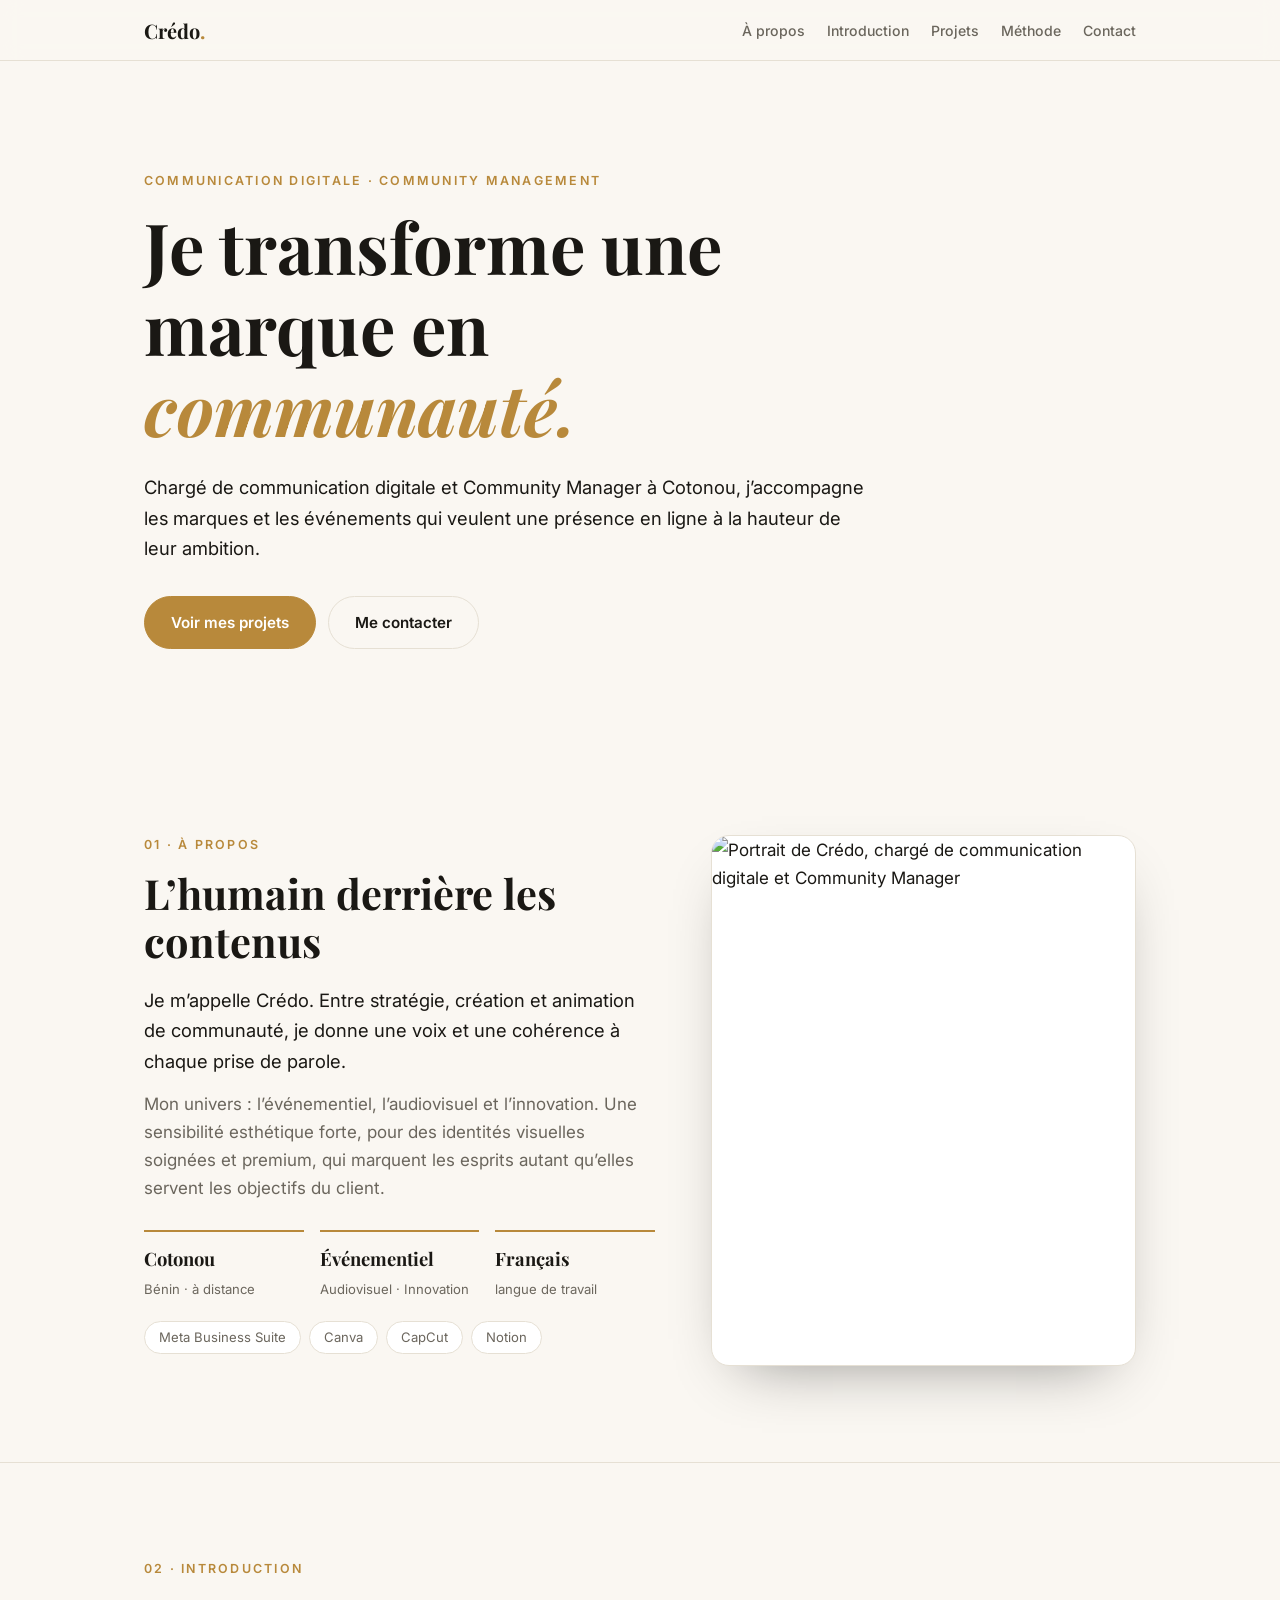
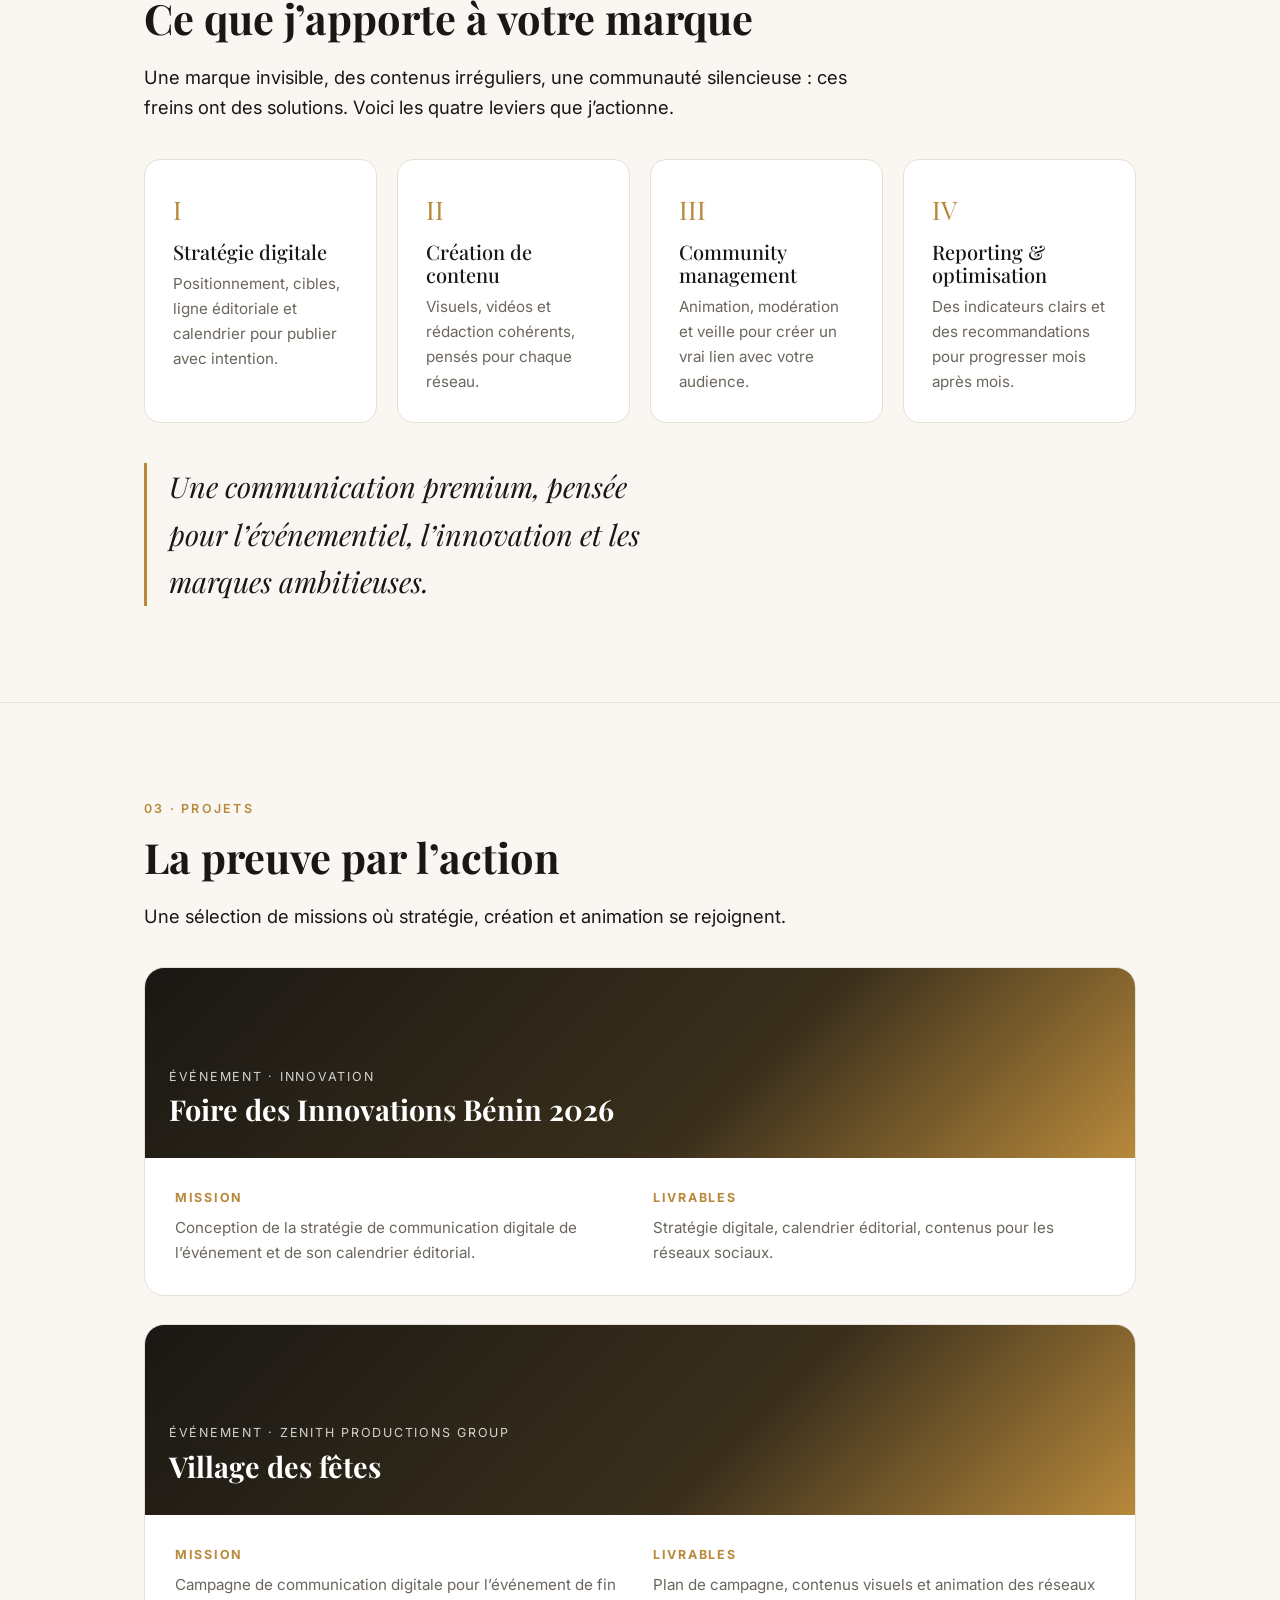
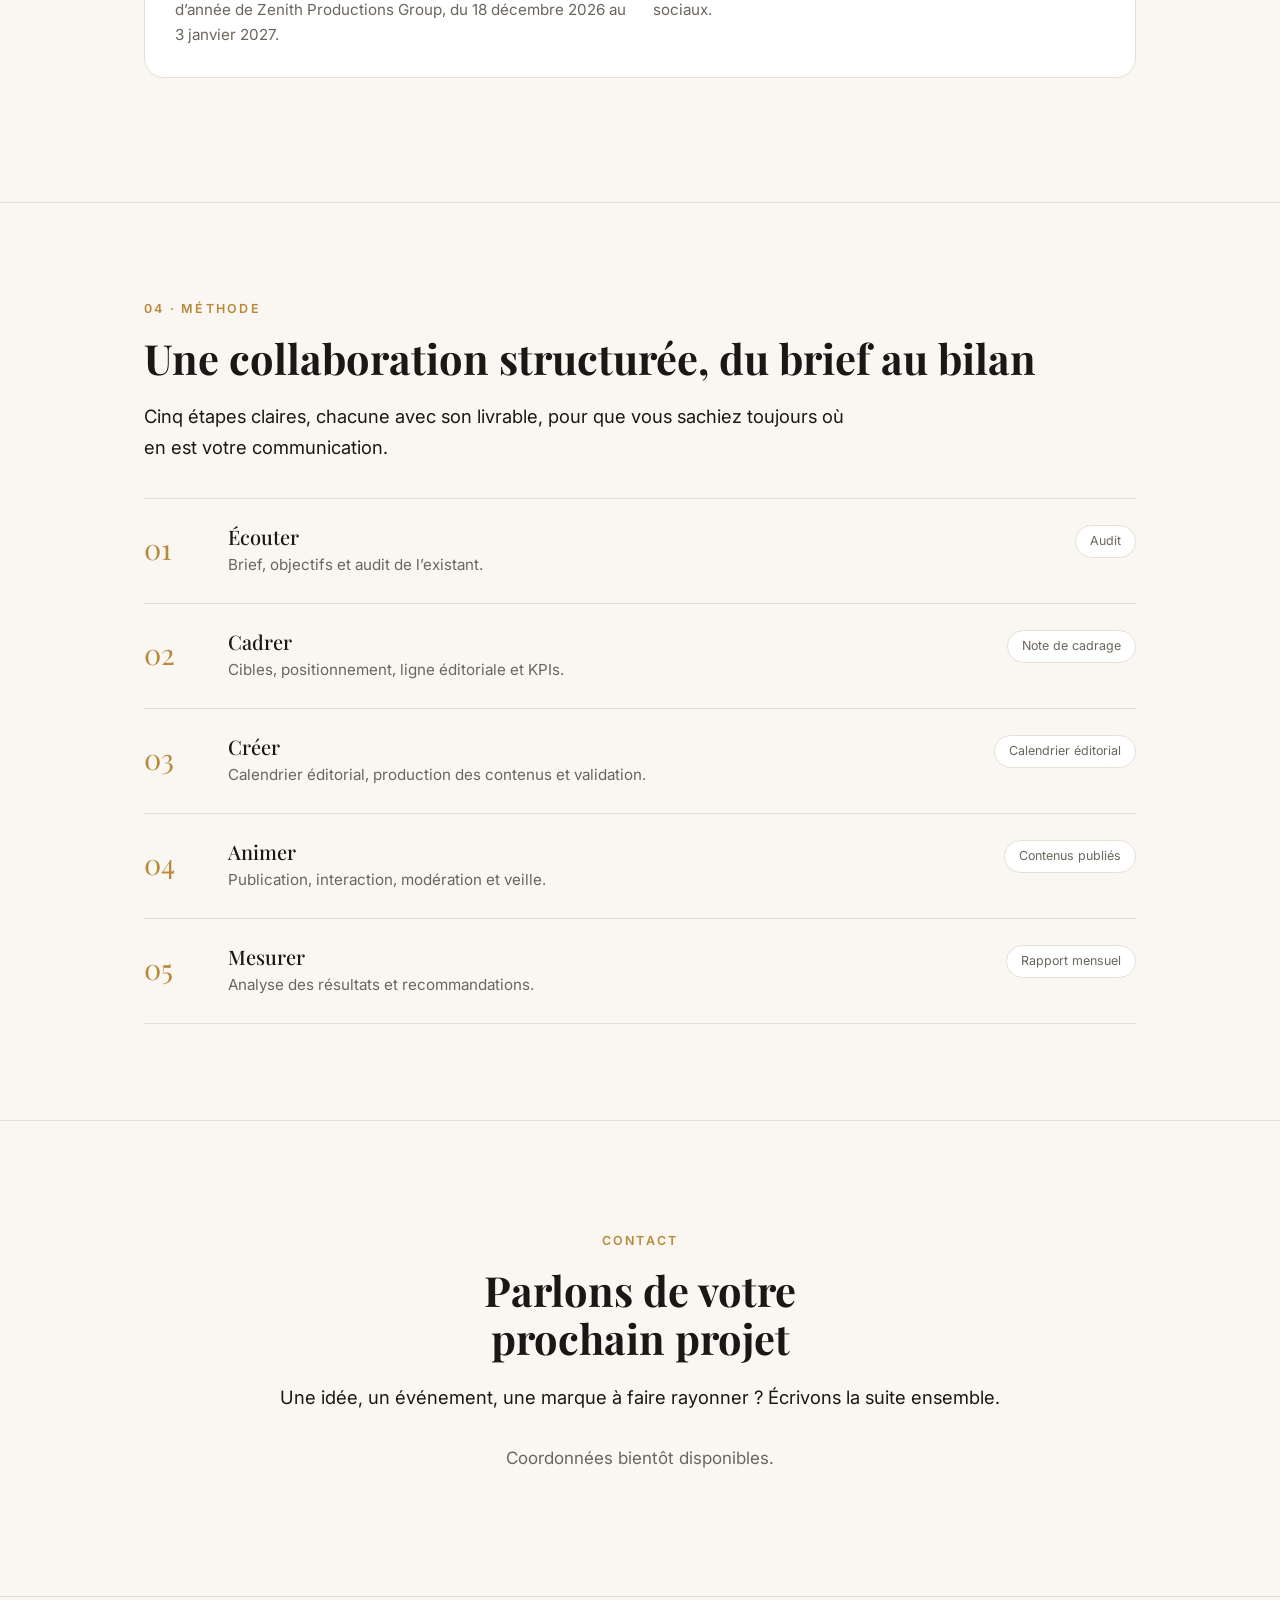
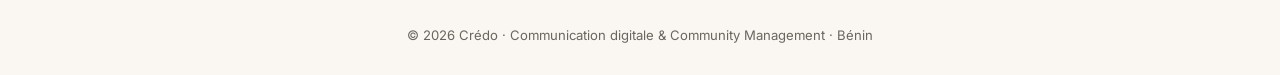
==== index.html @ 26bcc12e "Add files via upload" ====
<!DOCTYPE html>
<html lang="fr">
<head>
<meta charset="utf-8">
<meta name="viewport" content="width=device-width, initial-scale=1, viewport-fit=cover">
<title>Crédo · Chargé de communication digitale &amp; Community Manager · Bénin</title>
<meta name="description" content="Crédo, chargé de communication digitale et Community Manager à Cotonou (Bénin). Stratégie digitale, création de contenu, animation de communauté pour l’événementiel, l’innovation et les marques ambitieuses.">
<meta name="theme-color" content="#faf7f2">
<meta property="og:type" content="website">
<meta property="og:title" content="Crédo · Communication digitale &amp; Community Management">
<meta property="og:description" content="Je transforme une marque en communauté. Portfolio de Crédo, Cotonou, Bénin.">
<meta property="og:locale" content="fr_FR">
<link rel="icon" type="image/png" href="assets/favicon.png">
<link rel="preconnect" href="https://fonts.googleapis.com">
<link rel="preconnect" href="https://fonts.gstatic.com" crossorigin>
<link href="https://fonts.googleapis.com/css2?family=Playfair+Display:wght@500;700&family=Inter:wght@400;500;600&display=swap" rel="stylesheet">
<link rel="stylesheet" href="style.css">
</head>
<body>
<nav><div class="wrap"><a class="logo" href="#top">Crédo<span>.</span></a>
<ul><li><a href="#apropos">À propos</a></li><li><a href="#introduction">Introduction</a></li><li><a href="#projets">Projets</a></li><li id="nav-creations" hidden><a href="#creations">Créations</a></li><li><a href="#methode">Méthode</a></li><li><a href="#contact">Contact</a></li></ul></div></nav>

<header class="hero" id="top"><div class="wrap">
<p class="kicker">Communication digitale · Community Management</p>
<h1>Je transforme une marque en <em>communauté.</em></h1>
<p class="lead">Chargé de communication digitale et Community Manager à Cotonou, j’accompagne les marques et les événements qui veulent une présence en ligne à la hauteur de leur ambition.</p>
<div class="btns"><a class="btn primary" href="#projets">Voir mes projets</a><a class="btn ghost" href="#contact">Me contacter</a></div>
</div></header>

<section id="apropos"><div class="wrap grid g2">
<div class="reveal">
<p class="kicker">01 · À propos</p>
<h2>L’humain derrière les contenus</h2>
<p class="lead">Je m’appelle Crédo. Entre stratégie, création et animation de communauté, je donne une voix et une cohérence à chaque prise de parole.</p>
<p>Mon univers : l’événementiel, l’audiovisuel et l’innovation. Une sensibilité esthétique forte, pour des identités visuelles soignées et premium, qui marquent les esprits autant qu’elles servent les objectifs du client.</p>
<div class="stats">
<div class="stat"><b>Cotonou</b><span>Bénin · à distance</span></div>
<div class="stat"><b>Événementiel</b><span>Audiovisuel · Innovation</span></div>
<div class="stat"><b>Français</b><span>langue de travail</span></div>
</div>
<div class="tags"><span>Meta Business Suite</span><span>Canva</span><span>CapCut</span><span>Notion</span></div>
</div>
<figure class="photo reveal"><img src="assets/credo.jpg" alt="Portrait de Crédo, chargé de communication digitale et Community Manager" width="900" height="900" fetchpriority="high"></figure>
</div></section>

<section id="introduction"><div class="wrap">
<p class="kicker">02 · Introduction</p>
<h2>Ce que j’apporte à votre marque</h2>
<p class="lead">Une marque invisible, des contenus irréguliers, une communauté silencieuse : ces freins ont des solutions. Voici les quatre leviers que j’actionne.</p>
<div class="grid g4" style="margin-top:36px">
<div class="card reveal"><span class="num">I</span><h3>Stratégie digitale</h3><p>Positionnement, cibles, ligne éditoriale et calendrier pour publier avec intention.</p></div>
<div class="card reveal"><span class="num">II</span><h3>Création de contenu</h3><p>Visuels, vidéos et rédaction cohérents, pensés pour chaque réseau.</p></div>
<div class="card reveal"><span class="num">III</span><h3>Community management</h3><p>Animation, modération et veille pour créer un vrai lien avec votre audience.</p></div>
<div class="card reveal"><span class="num">IV</span><h3>Reporting &amp; optimisation</h3><p>Des indicateurs clairs et des recommandations pour progresser mois après mois.</p></div>
</div>
<p class="quote">Une communication premium, pensée pour l’événementiel, l’innovation et les marques ambitieuses.</p>
</div></section>

<section id="projets"><div class="wrap">
<p class="kicker">03 · Projets</p>
<h2>La preuve par l’action</h2>
<p class="lead">Une sélection de missions où stratégie, création et animation se rejoignent.</p>
<div style="margin-top:36px">
<article class="project reveal">
<div class="cover"><div><small>Événement · Innovation</small><h3>Foire des Innovations Bénin 2026</h3></div></div>
<div class="pbody">
<div><h4>Mission</h4><p>Conception de la stratégie de communication digitale de l’événement et de son calendrier éditorial.</p></div>
<div><h4>Livrables</h4><p>Stratégie digitale, calendrier éditorial, contenus pour les réseaux sociaux.</p></div>
</div>
</article>
<article class="project reveal">
<div class="cover"><div><small>Événement · Zenith Productions Group</small><h3>Village des fêtes</h3></div></div>
<div class="pbody">
<div><h4>Mission</h4><p>Campagne de communication digitale pour l’événement de fin d’année de Zenith Productions Group, du 18 décembre 2026 au 3 janvier 2027.</p></div>
<div><h4>Livrables</h4><p>Plan de campagne, contenus visuels et animation des réseaux sociaux.</p></div>
</div>
</article>
</div></div></section>

<section id="creations" hidden><div class="wrap">
<p class="kicker">Créations</p>
<h2>Réalisations graphiques</h2>
<p class="lead">Visuels pour les réseaux sociaux, flyers, logos et identités : le savoir-faire créatif derrière chaque campagne.</p>
<div class="filters" id="filters" role="group" aria-label="Filtrer les réalisations"></div>
<div class="gallery" id="gallery"></div>
</div></section>

<dialog id="lightbox" aria-label="Aperçu de la réalisation">
<button class="lb-close" id="lb-close" aria-label="Fermer">×</button>
<button class="lb-nav lb-prev" id="lb-prev" aria-label="Précédent">‹</button>
<figure><img id="lb-img" alt=""><figcaption id="lb-cap"></figcaption></figure>
<button class="lb-nav lb-next" id="lb-next" aria-label="Suivant">›</button>
</dialog>

<section id="methode"><div class="wrap">
<p class="kicker">04 · Méthode</p>
<h2>Une collaboration structurée, du brief au bilan</h2>
<p class="lead">Cinq étapes claires, chacune avec son livrable, pour que vous sachiez toujours où en est votre communication.</p>
<div class="steps" style="margin-top:36px">
<div class="step"><div></div><div><h3>Écouter</h3><p>Brief, objectifs et audit de l’existant.</p></div><span class="deliv">Audit</span></div>
<div class="step"><div></div><div><h3>Cadrer</h3><p>Cibles, positionnement, ligne éditoriale et KPIs.</p></div><span class="deliv">Note de cadrage</span></div>
<div class="step"><div></div><div><h3>Créer</h3><p>Calendrier éditorial, production des contenus et validation.</p></div><span class="deliv">Calendrier éditorial</span></div>
<div class="step"><div></div><div><h3>Animer</h3><p>Publication, interaction, modération et veille.</p></div><span class="deliv">Contenus publiés</span></div>
<div class="step"><div></div><div><h3>Mesurer</h3><p>Analyse des résultats et recommandations.</p></div><span class="deliv">Rapport mensuel</span></div>
</div>
</div></section>

<section class="contact" id="contact"><div class="wrap">
<p class="kicker">Contact</p>
<h2>Parlons de votre prochain projet</h2>
<p class="lead">Une idée, un événement, une marque à faire rayonner ? Écrivons la suite ensemble.</p>
<div class="btns" id="contact-links"></div>
</div></section>

<footer>© <span id="year">2026</span> Crédo · Communication digitale &amp; Community Management · Bénin</footer>
<script src="script.js" defer></script>
</body>
</html>
---- style.css ----
:root{--bg:#faf7f2;--surface:#fff;--ink:#1a1814;--muted:#6b665d;--line:#e6e0d4;--accent:#b8893b;--accent-ink:#fff;
--serif:'Playfair Display',Georgia,'Times New Roman',serif;--sans:'Inter',system-ui,-apple-system,'Segoe UI',Roboto,sans-serif}
@media (prefers-color-scheme:dark){:root{--bg:#14120f;--surface:#1d1a16;--ink:#f3eee4;--muted:#a69f92;--line:#2e2a24;--accent:#d4a54f;--accent-ink:#14120f;color-scheme:dark}}
*,*::before,*::after{box-sizing:border-box}
html{scroll-behavior:smooth;scroll-padding-top:76px}
body{margin:0;background:var(--bg);color:var(--ink);font-family:var(--sans);line-height:1.65;font-size:17px;padding-bottom:env(safe-area-inset-bottom,0px)}
a{color:inherit}
.wrap{max-width:1040px;margin:0 auto;padding:0 24px}
nav{position:sticky;top:0;z-index:9;padding-top:env(safe-area-inset-top,0px);background:color-mix(in srgb,var(--bg) 88%,transparent);backdrop-filter:blur(10px);border-bottom:1px solid var(--line)}
nav .wrap{display:flex;align-items:center;justify-content:space-between;height:60px;gap:16px}
.logo{font-family:var(--serif);font-weight:700;font-size:1.25rem;text-decoration:none}
.logo span{color:var(--accent)}
nav ul{display:flex;gap:22px;list-style:none;margin:0;padding:0;overflow-x:auto}
nav li a{text-decoration:none;font-size:.88rem;color:var(--muted);font-weight:500;white-space:nowrap}
nav li a:hover{color:var(--accent)}
section{padding:96px 0;border-bottom:1px solid var(--line)}
.kicker{font-size:.78rem;letter-spacing:.18em;text-transform:uppercase;color:var(--accent);font-weight:600;margin:0 0 14px}
h1,h2,h3{font-family:var(--serif);line-height:1.15;margin:0}
h1{font-size:clamp(2.4rem,6vw,4.4rem);font-weight:700;max-width:16ch}
h1 em{font-style:italic;color:var(--accent)}
h2{font-size:clamp(1.8rem,4vw,2.6rem);margin-bottom:20px;font-weight:700}
h3{font-size:1.25rem;font-weight:500;margin-bottom:8px}
p{margin:0 0 14px;color:var(--muted)}
.lead{font-size:1.15rem;color:var(--ink);max-width:60ch}
.hero{padding:110px 0 90px}
.hero .lead{margin-top:24px}
.btns{display:flex;flex-wrap:wrap;gap:12px;margin-top:32px}
.btn{display:inline-block;padding:13px 26px;border-radius:999px;font-weight:600;font-size:.95rem;text-decoration:none;border:1px solid var(--accent);transition:transform .2s}
.btn.primary{background:var(--accent);color:var(--accent-ink)}
.btn.ghost{color:var(--ink);border-color:var(--line)}
.btn:hover{transform:translateY(-2px)}
.grid{display:grid;gap:20px}
.g2{grid-template-columns:1.2fr 1fr;gap:56px;align-items:start}
.g4{grid-template-columns:repeat(auto-fit,minmax(220px,1fr))}
.photo{margin:0;aspect-ratio:4/5;border-radius:18px;overflow:hidden;border:1px solid var(--line);background:var(--surface);box-shadow:0 24px 60px -30px rgba(0,0,0,.45)}
.photo img{width:100%;height:100%;object-fit:cover;object-position:center 20%;display:block}
.stats{display:grid;grid-template-columns:repeat(3,1fr);gap:16px;margin-top:28px}
.stat{border-top:2px solid var(--accent);padding-top:12px}
.stat b{display:block;font-family:var(--serif);font-size:1.15rem;color:var(--ink)}
.stat span{font-size:.82rem;color:var(--muted)}
.tags{display:flex;flex-wrap:wrap;gap:8px;margin-top:18px}
.tags span{border:1px solid var(--line);border-radius:999px;padding:5px 14px;font-size:.82rem;color:var(--muted);background:var(--surface)}
.card{background:var(--surface);border:1px solid var(--line);border-radius:16px;padding:28px}
.card .num{font-family:var(--serif);color:var(--accent);font-size:1.6rem;display:block;margin-bottom:10px}
.card p{margin:0;font-size:.95rem}
.quote{font-family:var(--serif);font-style:italic;font-size:clamp(1.3rem,3vw,1.8rem);color:var(--ink);border-left:3px solid var(--accent);padding-left:22px;margin:40px 0 0;max-width:34ch}
.project{background:var(--surface);border:1px solid var(--line);border-radius:20px;overflow:hidden;margin-bottom:28px}
.cover{min-height:190px;display:flex;align-items:flex-end;padding:24px;background:linear-gradient(135deg,#1a1814,#3a2f1c 60%,#b8893b);color:#fff}
.cover h3{font-size:clamp(1.4rem,3vw,1.8rem);font-weight:700}
.cover small{display:block;opacity:.8;font-size:.78rem;letter-spacing:.14em;text-transform:uppercase;margin-bottom:6px}
.pbody{padding:30px;display:grid;grid-template-columns:repeat(auto-fit,minmax(260px,1fr));gap:26px}
.pbody h4{margin:0 0 6px;font-size:.78rem;letter-spacing:.14em;text-transform:uppercase;color:var(--accent)}
.pbody p{margin:0;font-size:.95rem}
.steps{counter-reset:s}
.step{display:grid;grid-template-columns:64px 1fr auto;gap:20px;padding:26px 0;border-top:1px solid var(--line);align-items:start}
.step:last-child{border-bottom:1px solid var(--line)}
.step::before{counter-increment:s;content:"0" counter(s);font-family:var(--serif);font-size:1.8rem;color:var(--accent);grid-column:1;grid-row:1}
.step>div:first-child{display:none}
.step h3{margin-bottom:4px}
.step p{margin:0;font-size:.95rem}
.deliv{font-size:.78rem;border:1px solid var(--line);border-radius:999px;padding:5px 14px;color:var(--muted);background:var(--surface);white-space:nowrap}
.contact{text-align:center;padding:110px 0;border:0}
.contact h2{max-width:18ch;margin:0 auto 20px}
.contact .lead{margin:0 auto}
.contact .btns{justify-content:center}
footer{text-align:center;padding:28px 24px;font-size:.82rem;color:var(--muted);border-top:1px solid var(--line)}
.reveal.pre{opacity:0;transform:translateY(18px)}
.reveal{transition:opacity .7s ease,transform .7s ease}
.reveal.in{opacity:1;transform:none}
:focus-visible{outline:2px solid var(--accent);outline-offset:3px}
@media(max-width:760px){.g2{grid-template-columns:1fr;gap:32px}.photo{max-width:360px}section{padding:68px 0}.step{grid-template-columns:44px 1fr}.deliv{grid-column:2;justify-self:start}.stats{grid-template-columns:1fr 1fr}nav ul{gap:14px}}

[hidden]{display:none!important}
.filters{display:flex;flex-wrap:wrap;gap:10px;margin:30px 0 26px}
.chip{font:inherit;font-size:.88rem;font-weight:500;cursor:pointer;padding:8px 18px;border-radius:999px;border:1px solid var(--line);background:var(--surface);color:var(--muted);transition:all .2s}
.chip:hover{border-color:var(--accent);color:var(--ink)}
.chip.on{background:var(--accent);border-color:var(--accent);color:var(--accent-ink)}
.gallery{column-count:3;column-gap:18px;margin-top:30px}
.filters+.gallery{margin-top:0}
.item{position:relative;display:block;width:100%;margin:0 0 18px;padding:0;border:1px solid var(--line);border-radius:14px;overflow:hidden;background:var(--surface);cursor:zoom-in;break-inside:avoid;font:inherit}
.item img{display:block;width:100%;height:auto;transition:transform .5s ease}
.item:hover img{transform:scale(1.04)}
.cap{position:absolute;inset:auto 0 0 0;padding:34px 16px 14px;text-align:left;font-size:.85rem;color:#fff;background:linear-gradient(transparent,rgba(0,0,0,.72));opacity:0;transform:translateY(8px);transition:all .3s}
.item:hover .cap,.item:focus-visible .cap{opacity:1;transform:none}
@media(hover:none){.cap{opacity:1;transform:none}}
#lightbox{border:0;padding:0;background:transparent;max-width:100vw;max-height:100vh;width:100vw;height:100vh;color:#fff}
#lightbox::backdrop{background:rgba(10,9,7,.92)}
#lightbox[open]{display:flex;align-items:center;justify-content:center}
#lightbox figure{margin:0;display:flex;flex-direction:column;align-items:center;gap:14px;max-width:min(92vw,1000px)}
#lightbox img{max-width:100%;max-height:80vh;border-radius:10px;object-fit:contain}
#lightbox figcaption{font-size:.9rem;opacity:.85;text-align:center}
.lb-close,.lb-nav{position:absolute;background:rgba(255,255,255,.12);color:#fff;border:0;cursor:pointer;border-radius:999px;width:46px;height:46px;font-size:1.7rem;line-height:1;display:flex;align-items:center;justify-content:center}
.lb-close:hover,.lb-nav:hover{background:var(--accent)}
.lb-close{top:calc(env(safe-area-inset-top,0px) + 16px);right:16px}
.lb-prev{left:14px}.lb-next{right:14px}
@media(max-width:900px){.gallery{column-count:2}}
@media(max-width:520px){.gallery{column-gap:12px}.item{margin-bottom:12px}.lb-prev,.lb-next{top:auto;bottom:calc(env(safe-area-inset-bottom,0px) + 18px)}.lb-prev{left:22%}.lb-next{right:22%}}
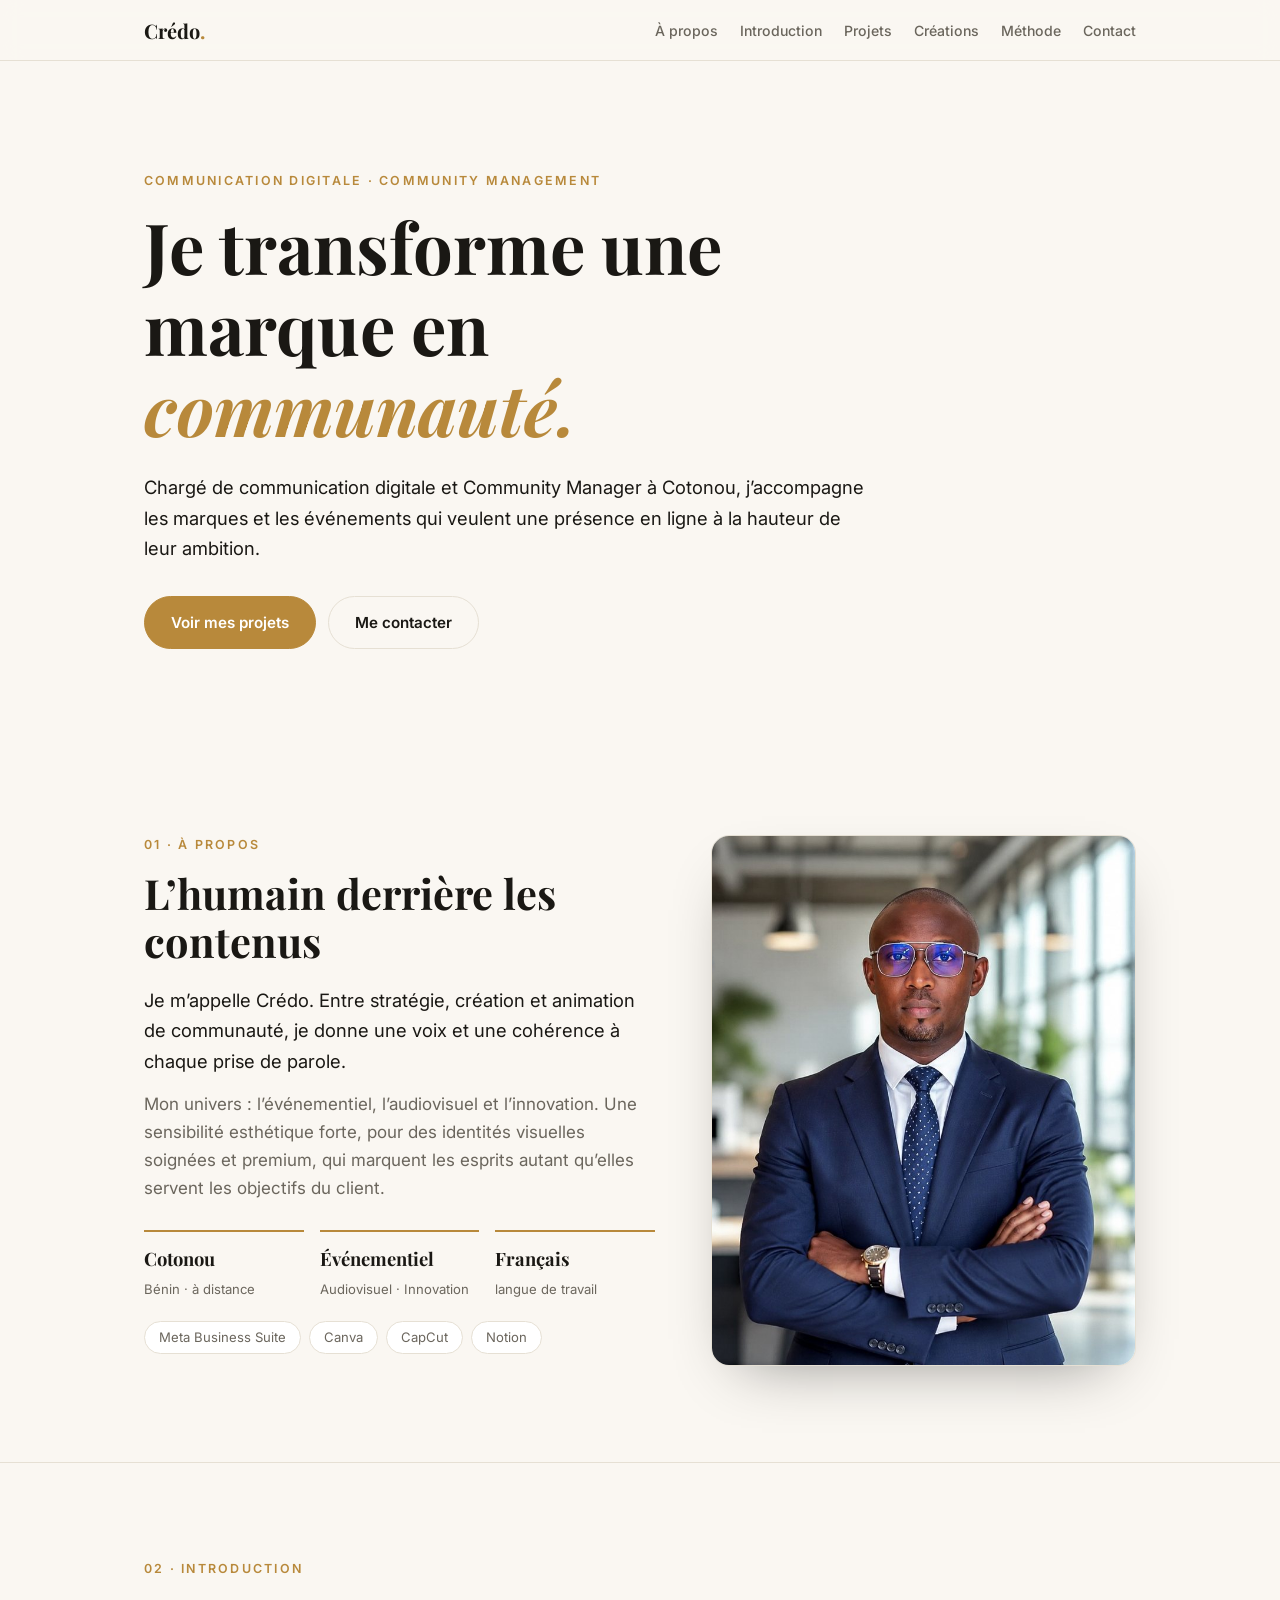
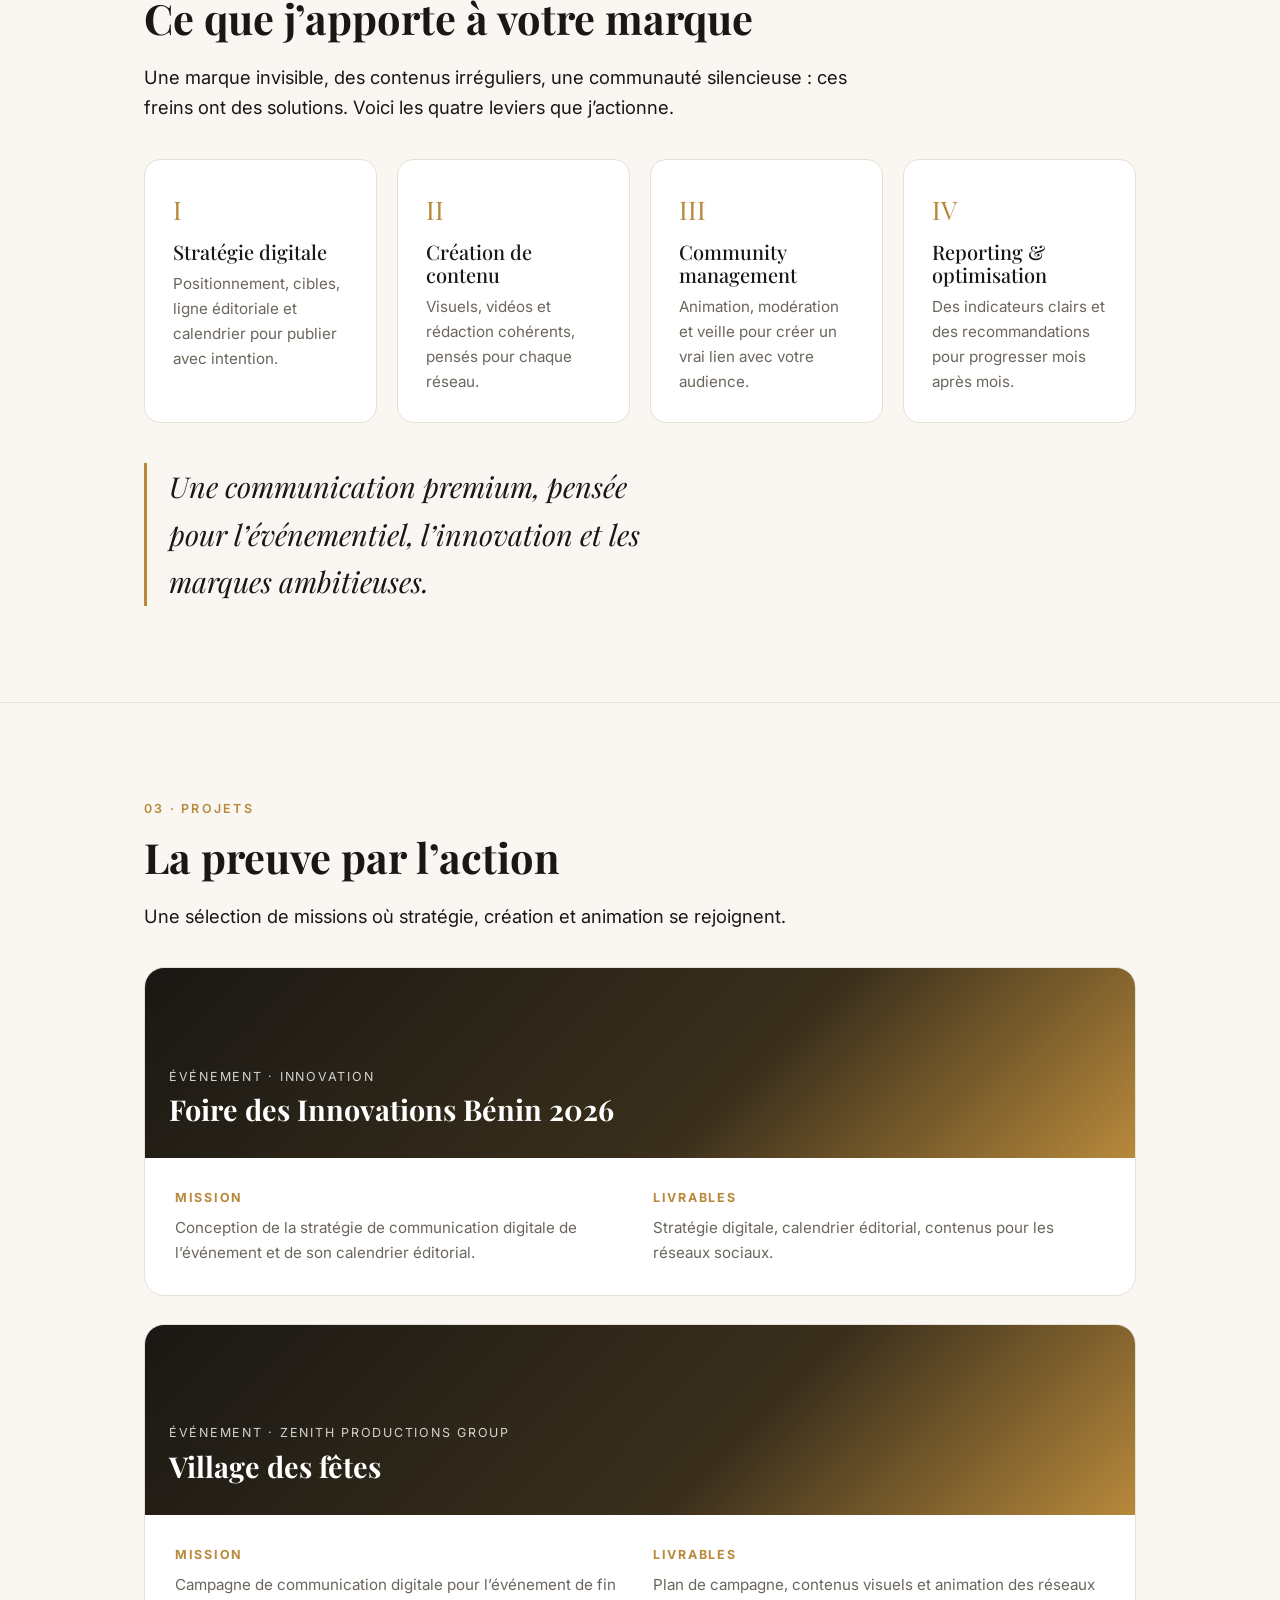
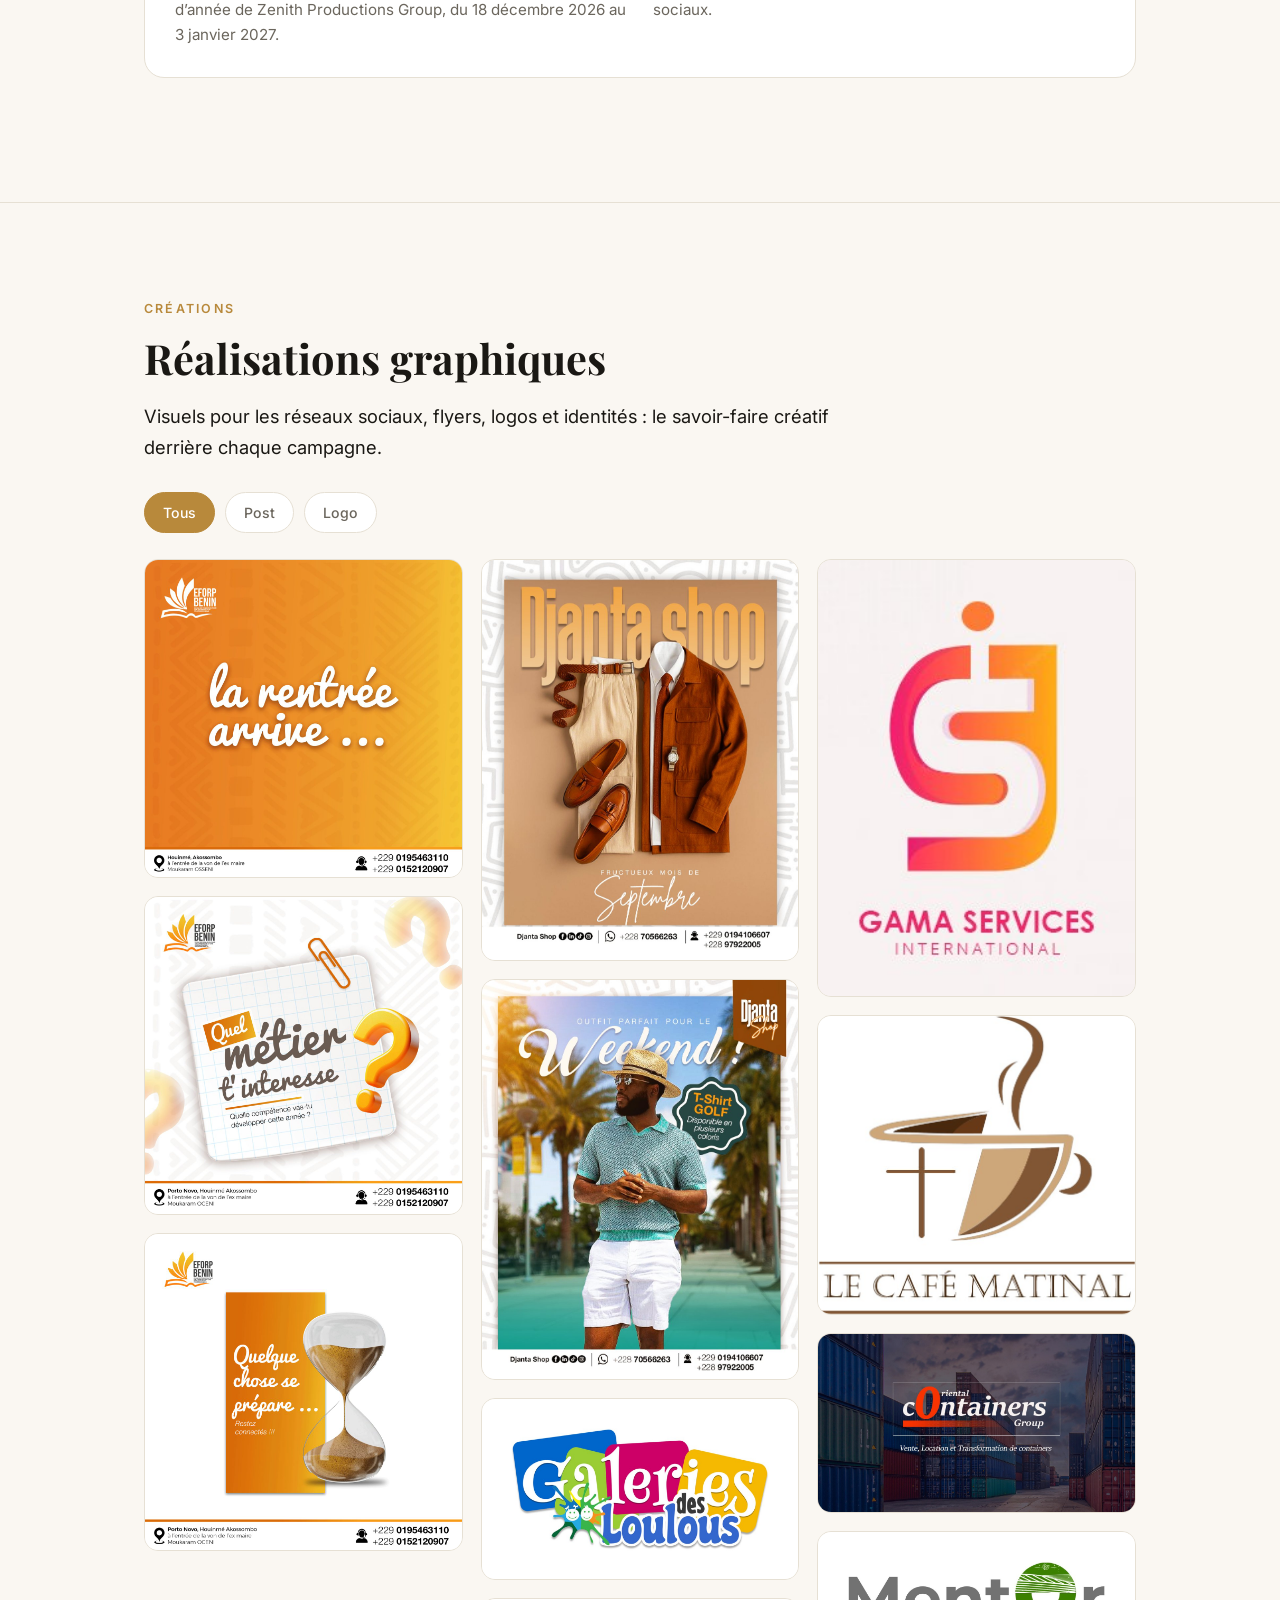
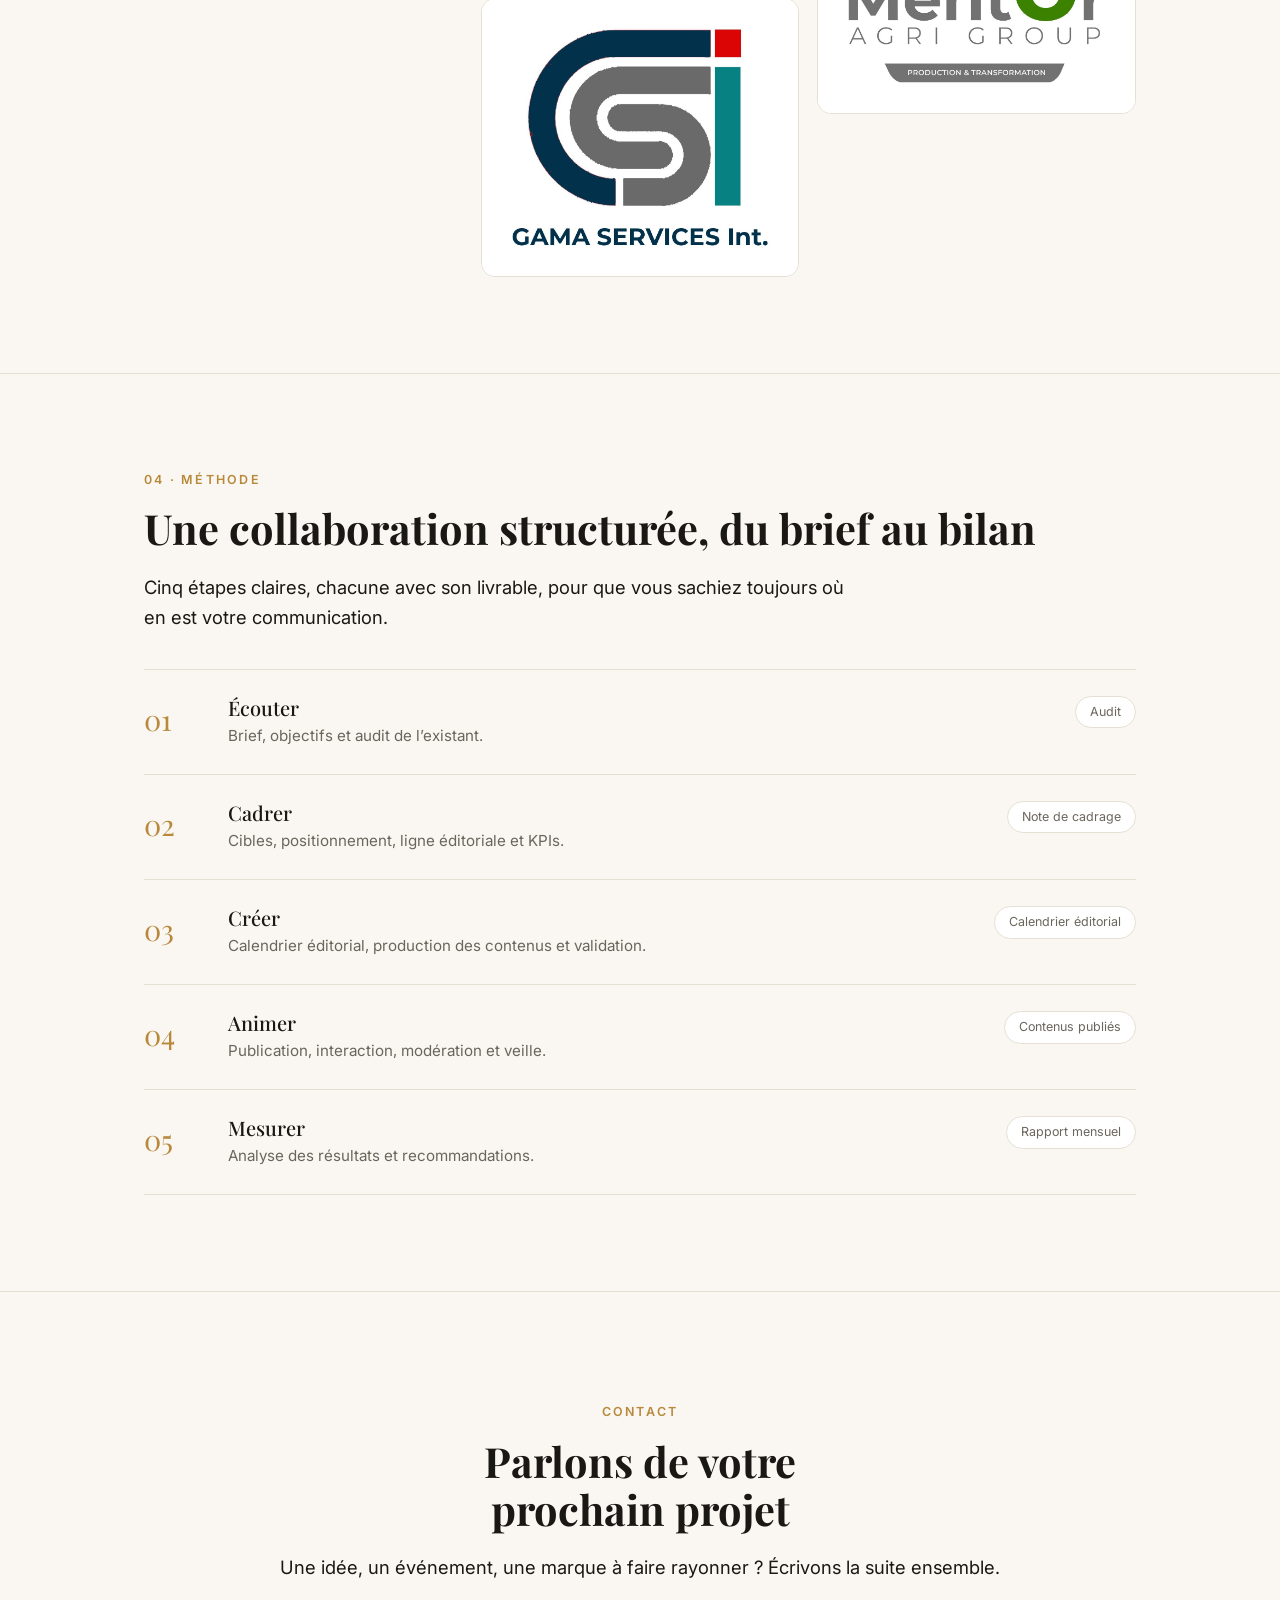
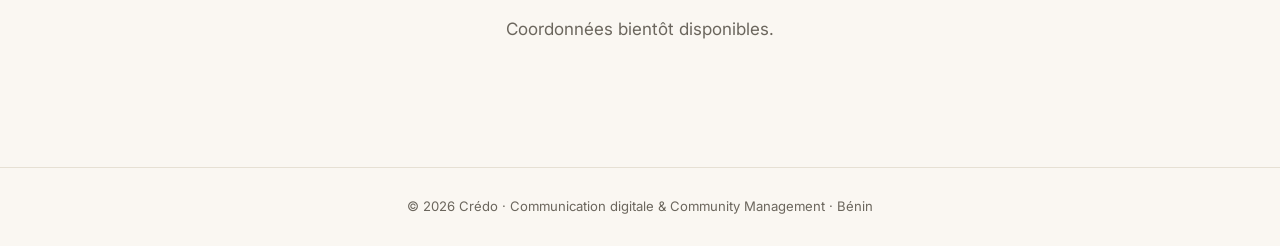
==== commit d2fa7747: "Add files via upload" ====
--- a/index.html
+++ b/index.html
@@ -10,7 +10,7 @@
 <meta property="og:title" content="Crédo · Communication digitale &amp; Community Management">
 <meta property="og:description" content="Je transforme une marque en communauté. Portfolio de Crédo, Cotonou, Bénin.">
 <meta property="og:locale" content="fr_FR">
-<link rel="icon" type="image/png" href="assets/favicon.png">
+<link rel="icon" type="image/png" href="favicon.png">
 <link rel="preconnect" href="https://fonts.googleapis.com">
 <link rel="preconnect" href="https://fonts.gstatic.com" crossorigin>
 <link href="https://fonts.googleapis.com/css2?family=Playfair+Display:wght@500;700&family=Inter:wght@400;500;600&display=swap" rel="stylesheet">
@@ -40,7 +40,7 @@
 </div>
 <div class="tags"><span>Meta Business Suite</span><span>Canva</span><span>CapCut</span><span>Notion</span></div>
 </div>
-<figure class="photo reveal"><img src="assets/credo.jpg" alt="Portrait de Crédo, chargé de communication digitale et Community Manager" width="900" height="900" fetchpriority="high"></figure>
+<figure class="photo reveal"><img src="credo.jpg" alt="Portrait de Crédo, chargé de communication digitale et Community Manager" width="900" height="900" fetchpriority="high"></figure>
 </div></section>
 
 <section id="introduction"><div class="wrap">
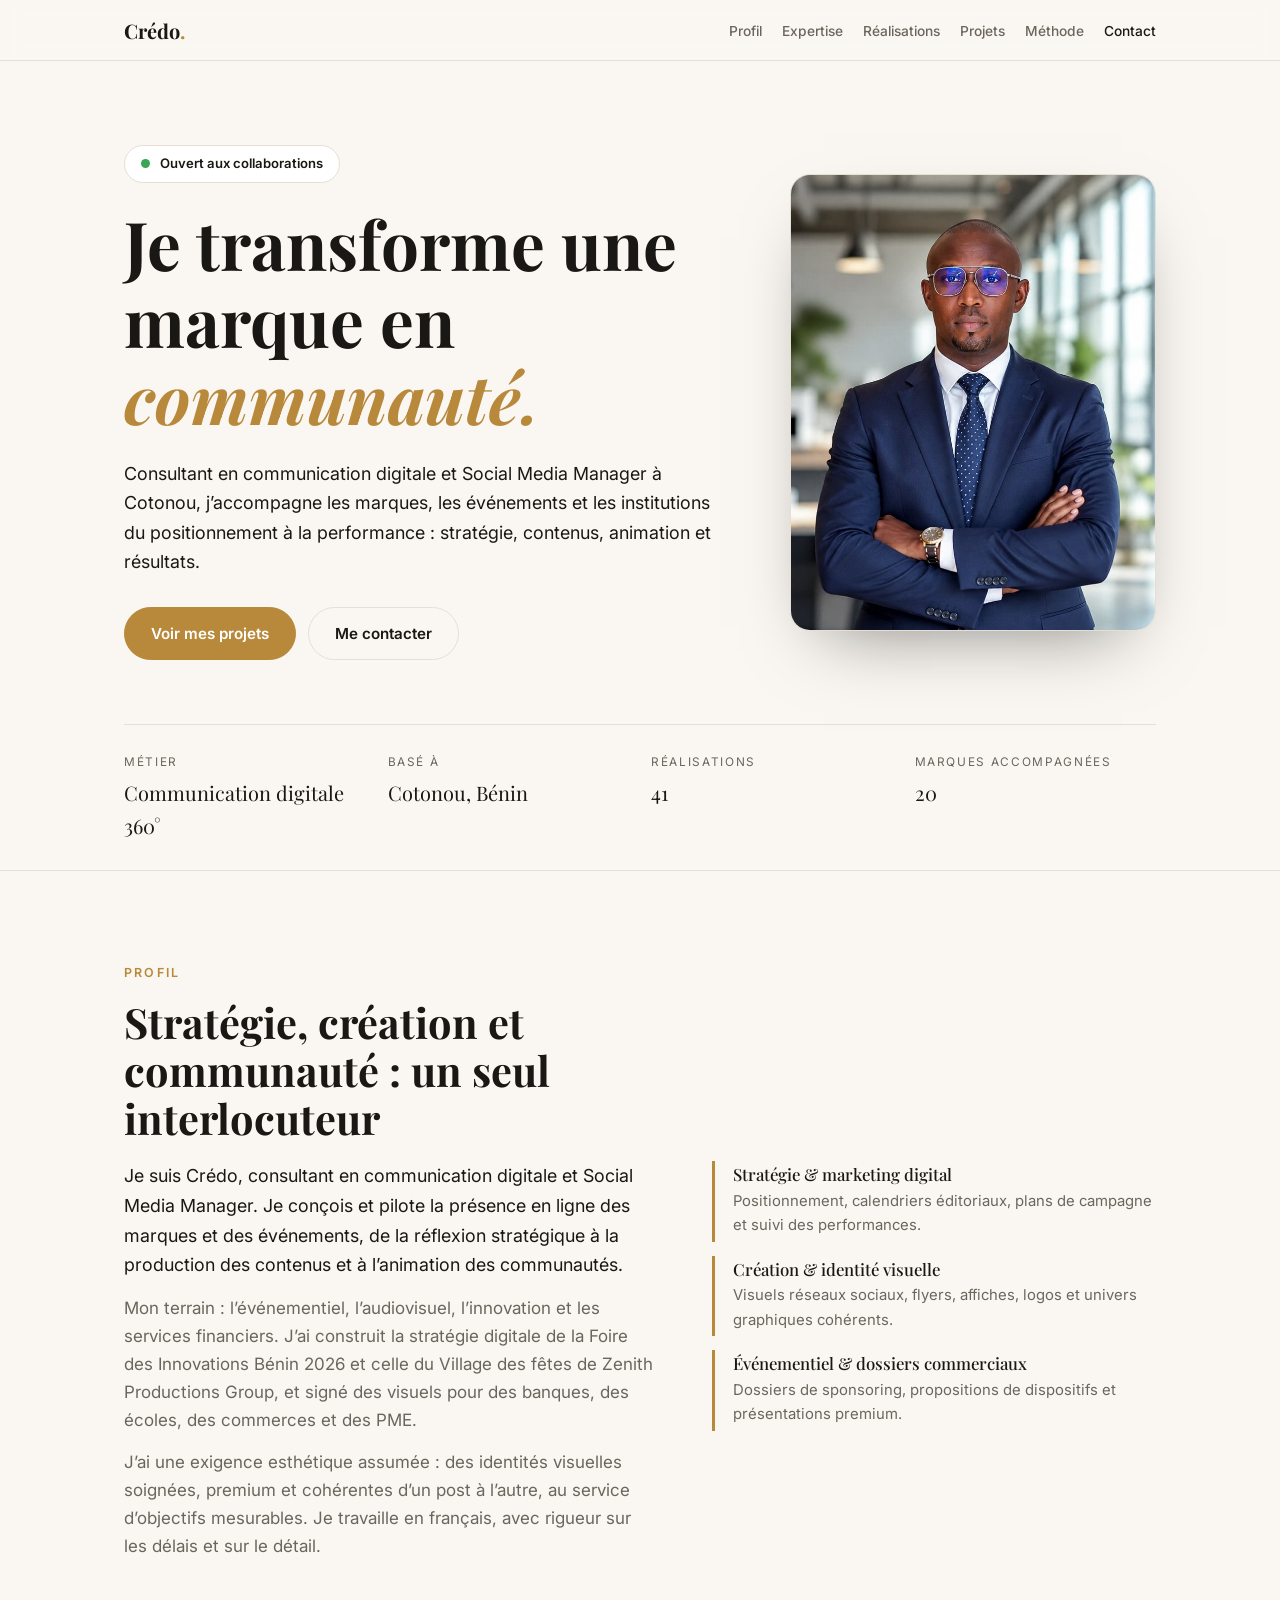
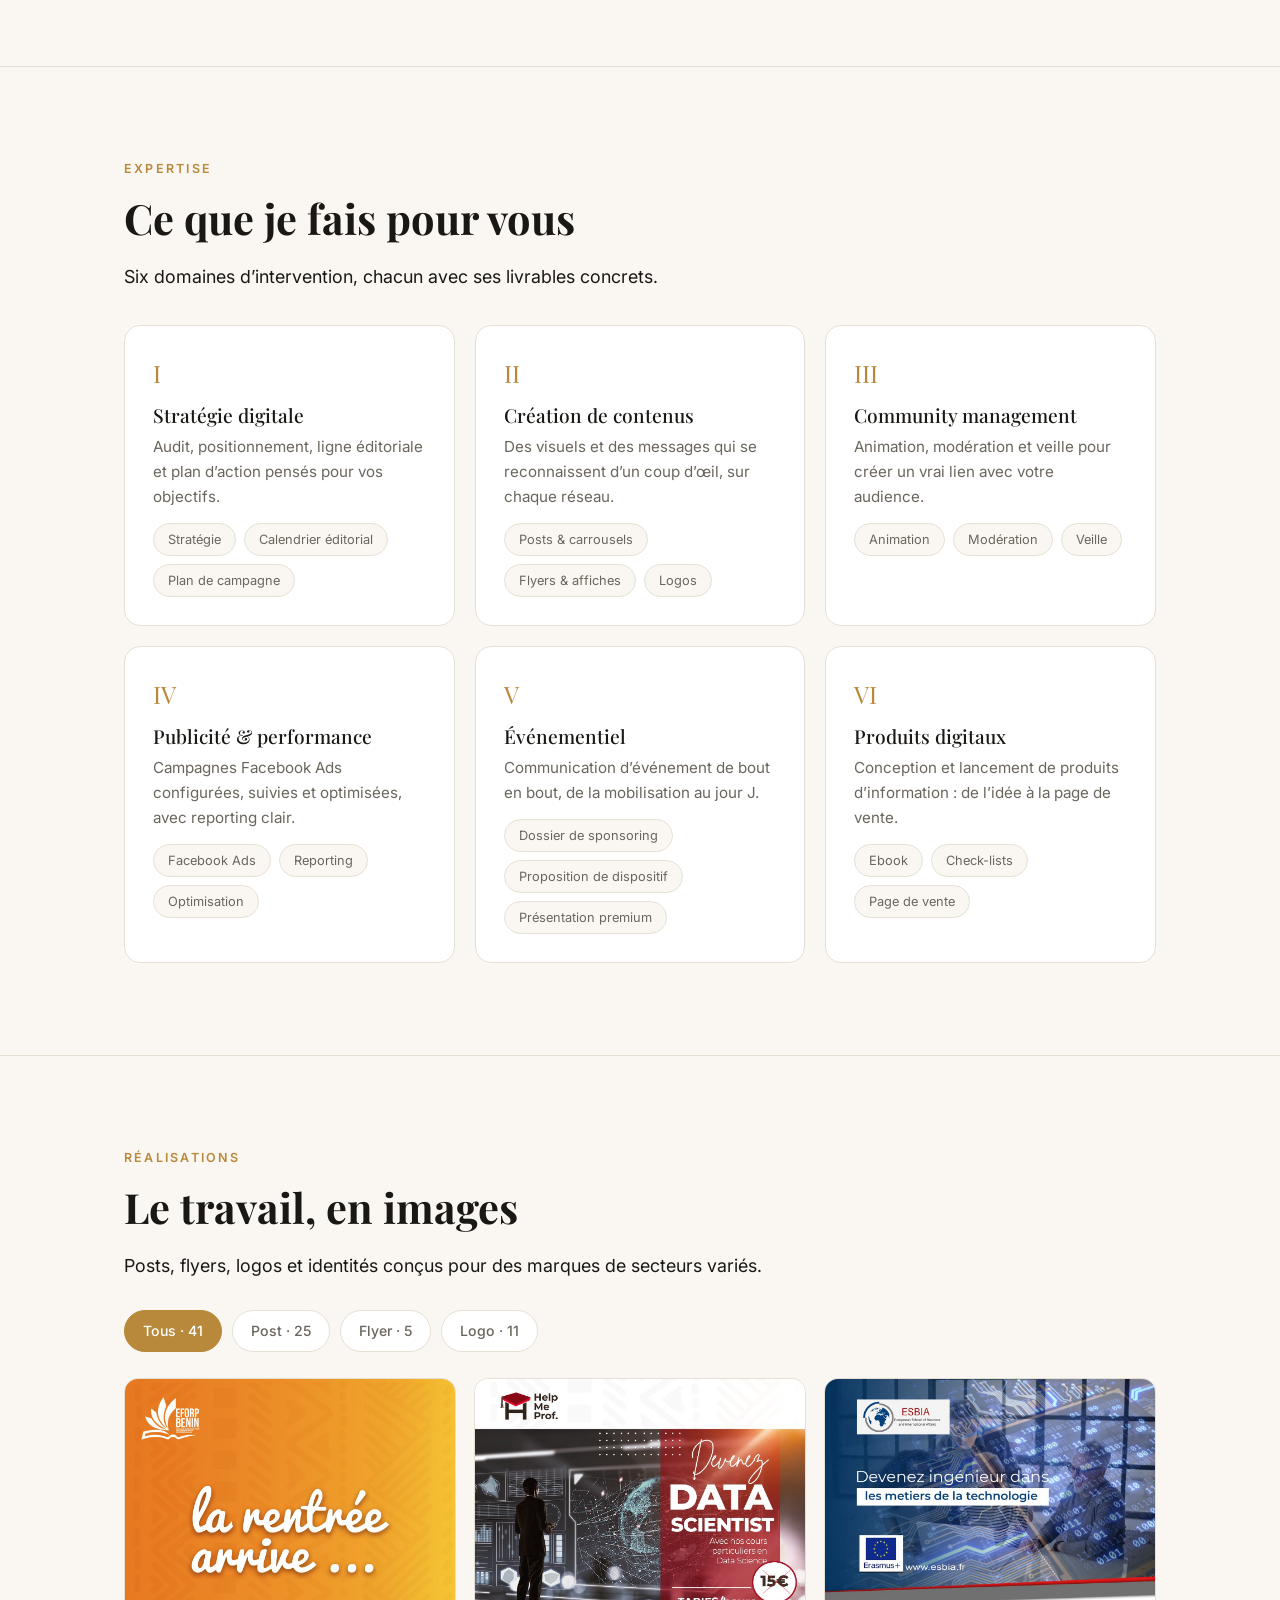
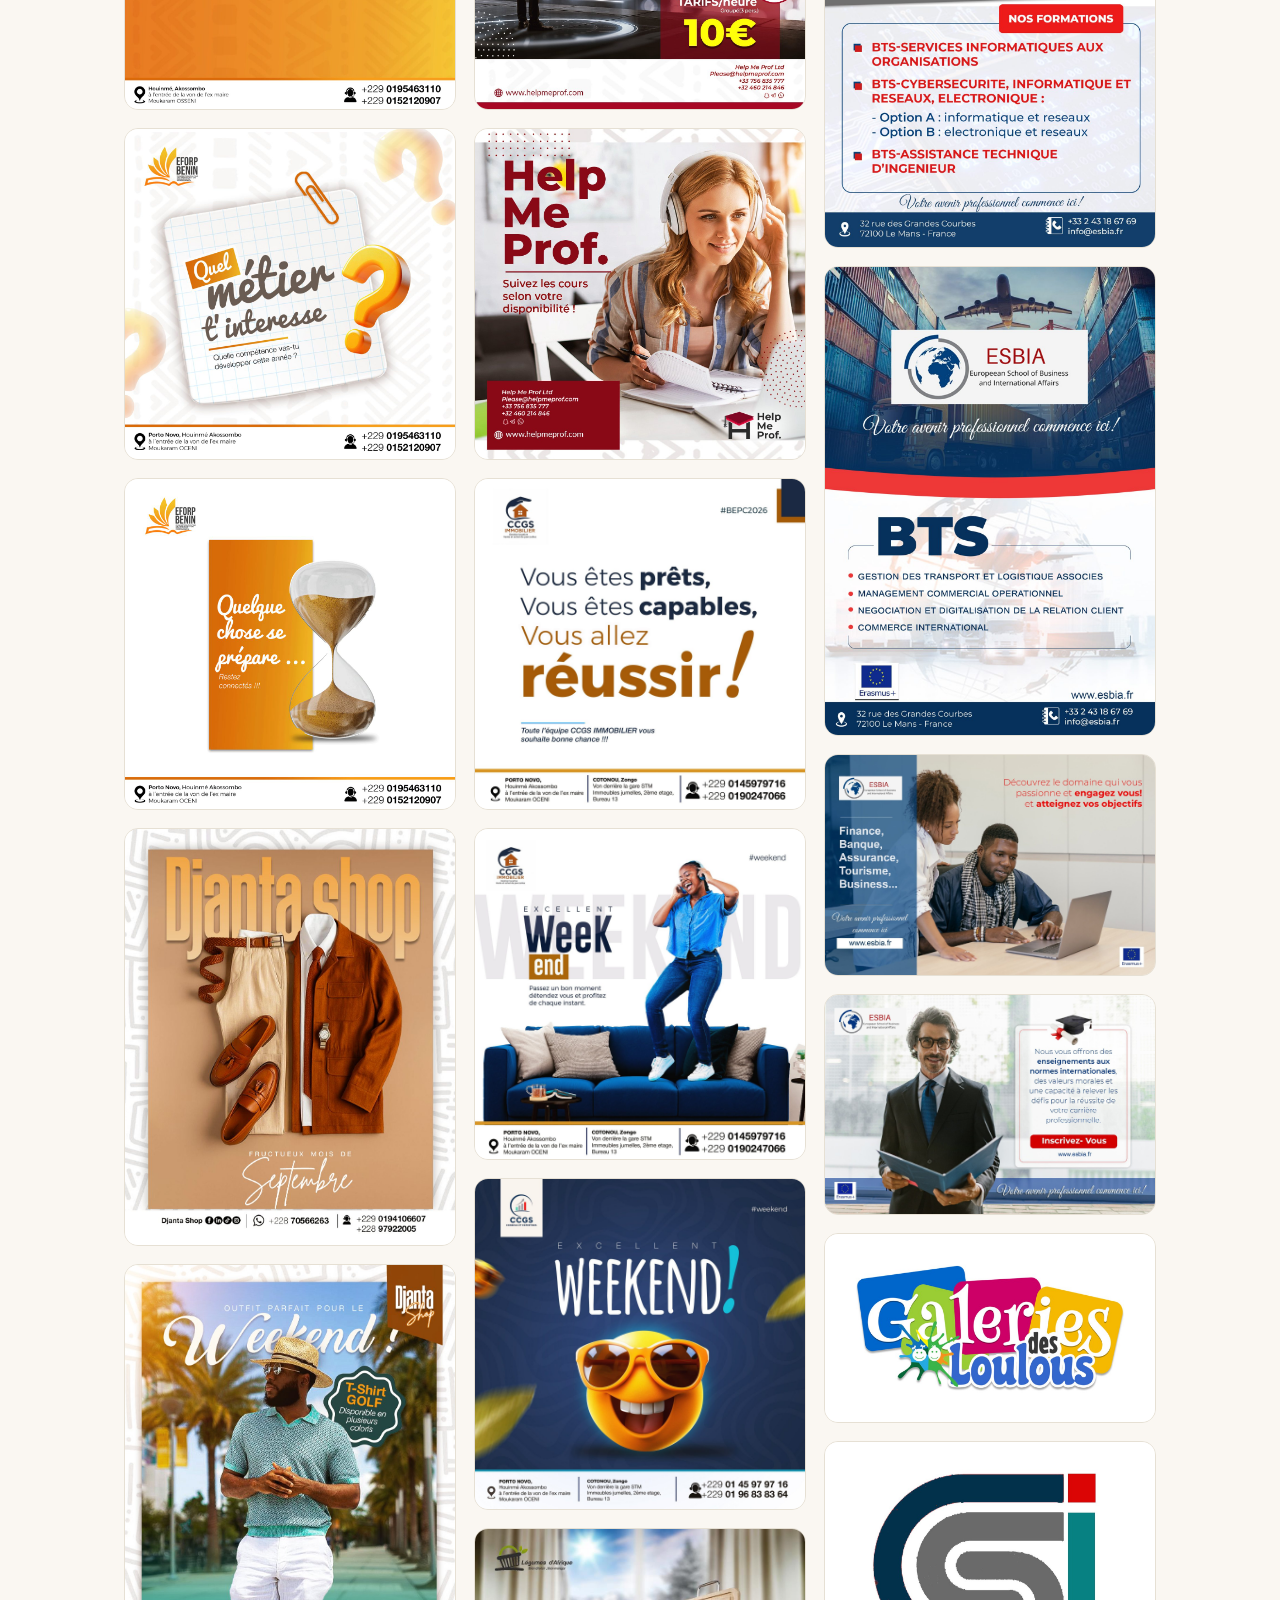
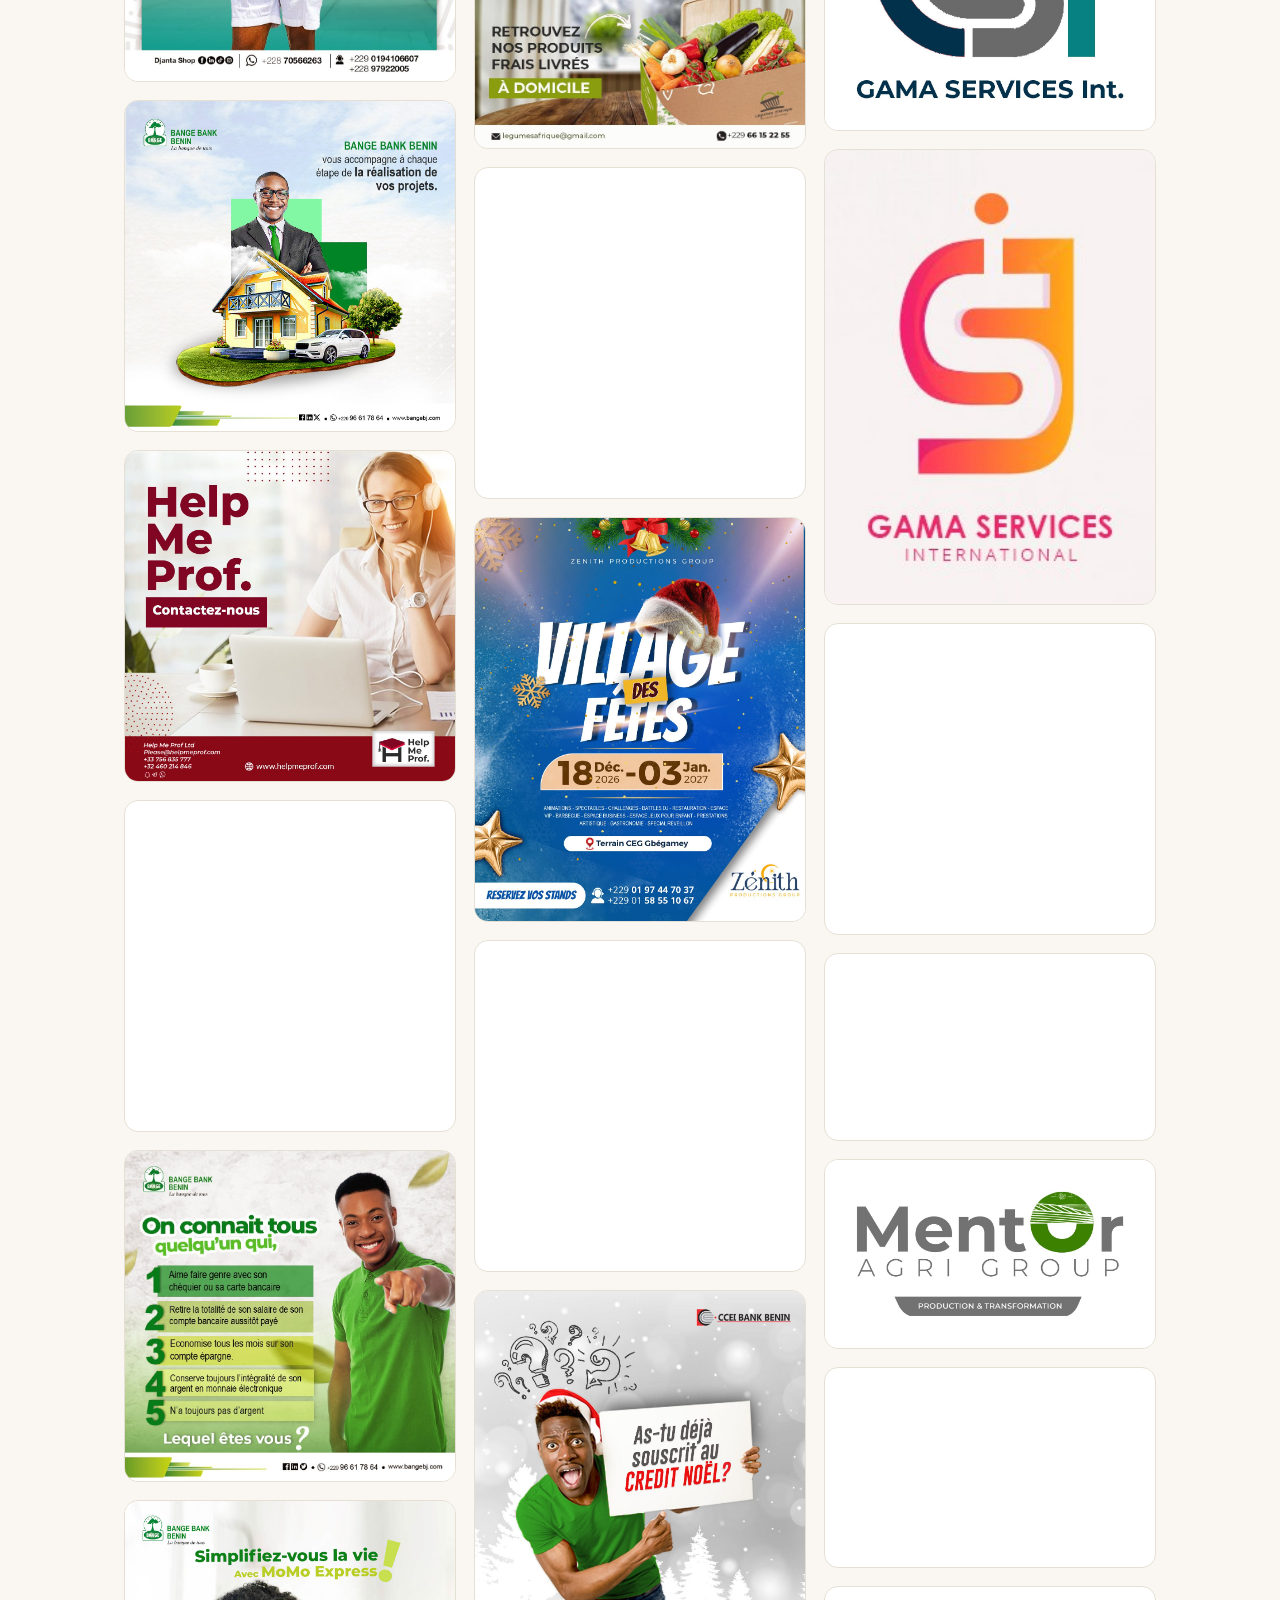
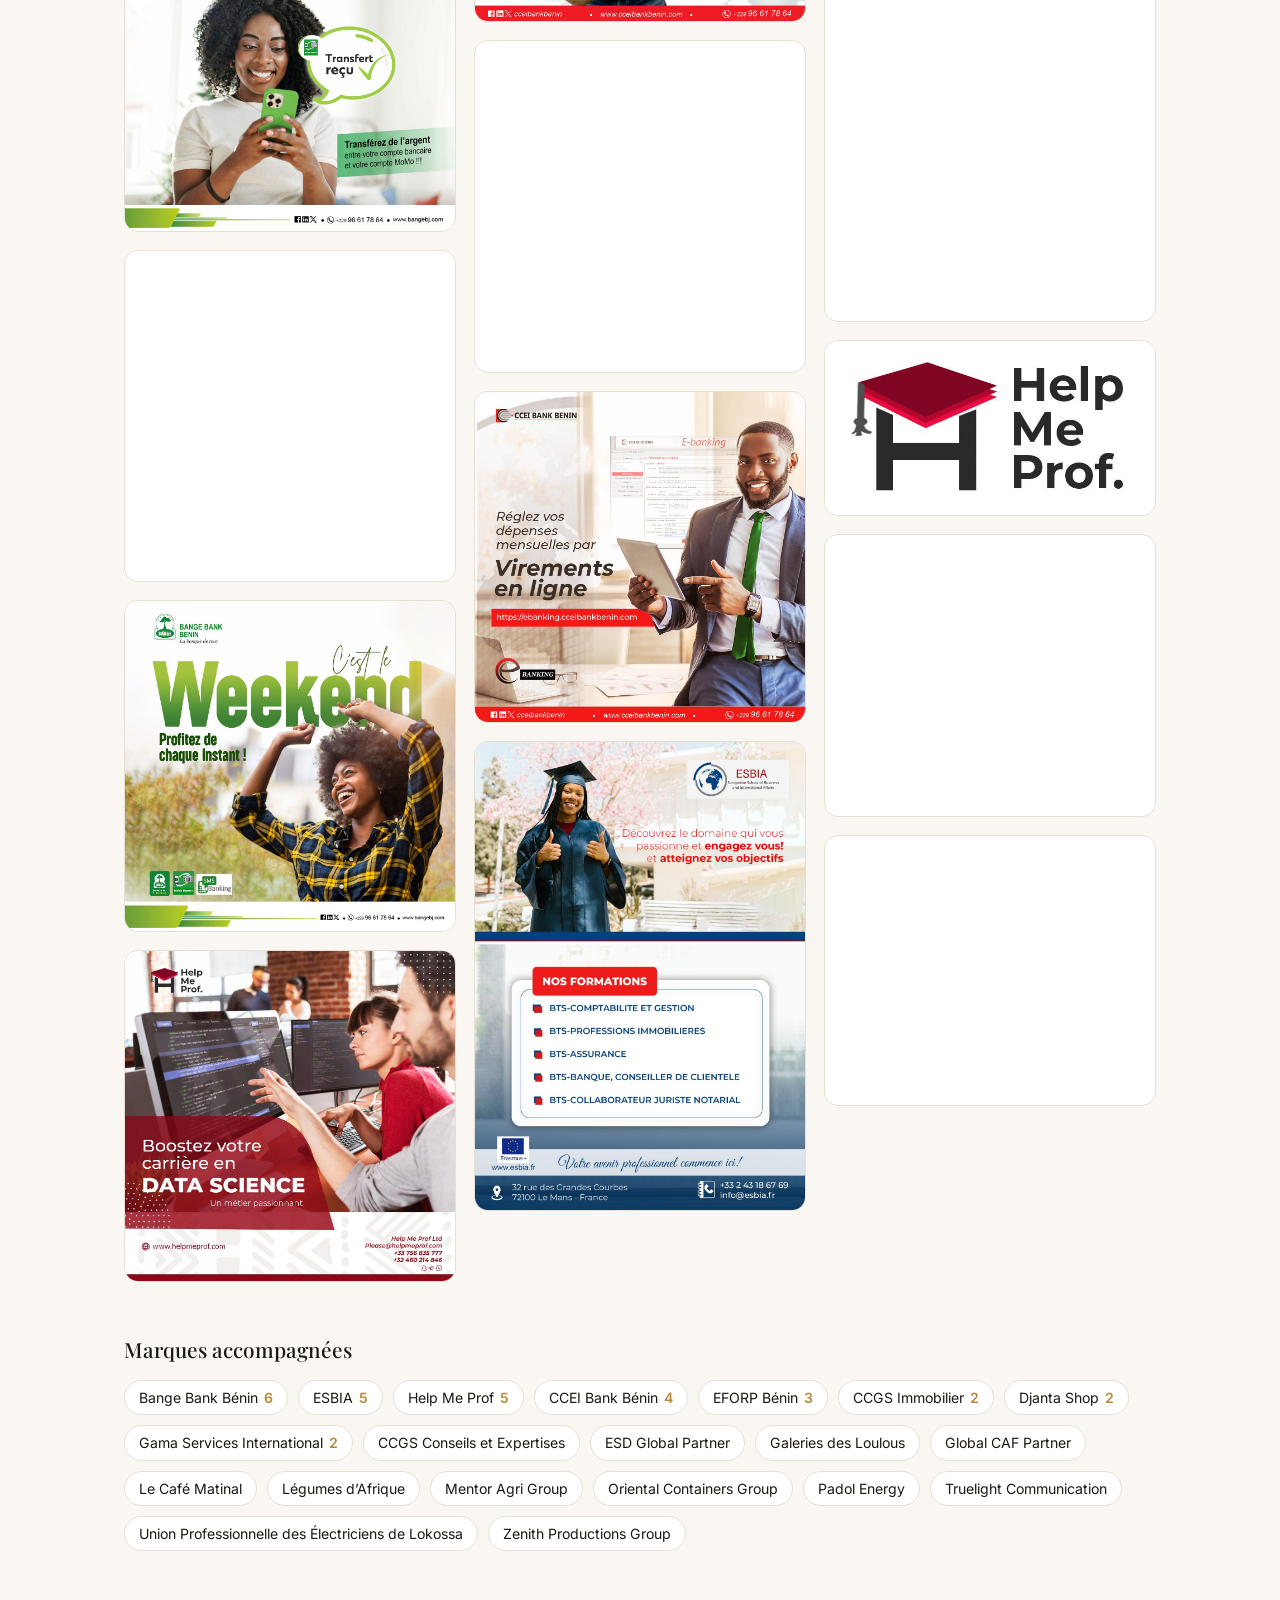
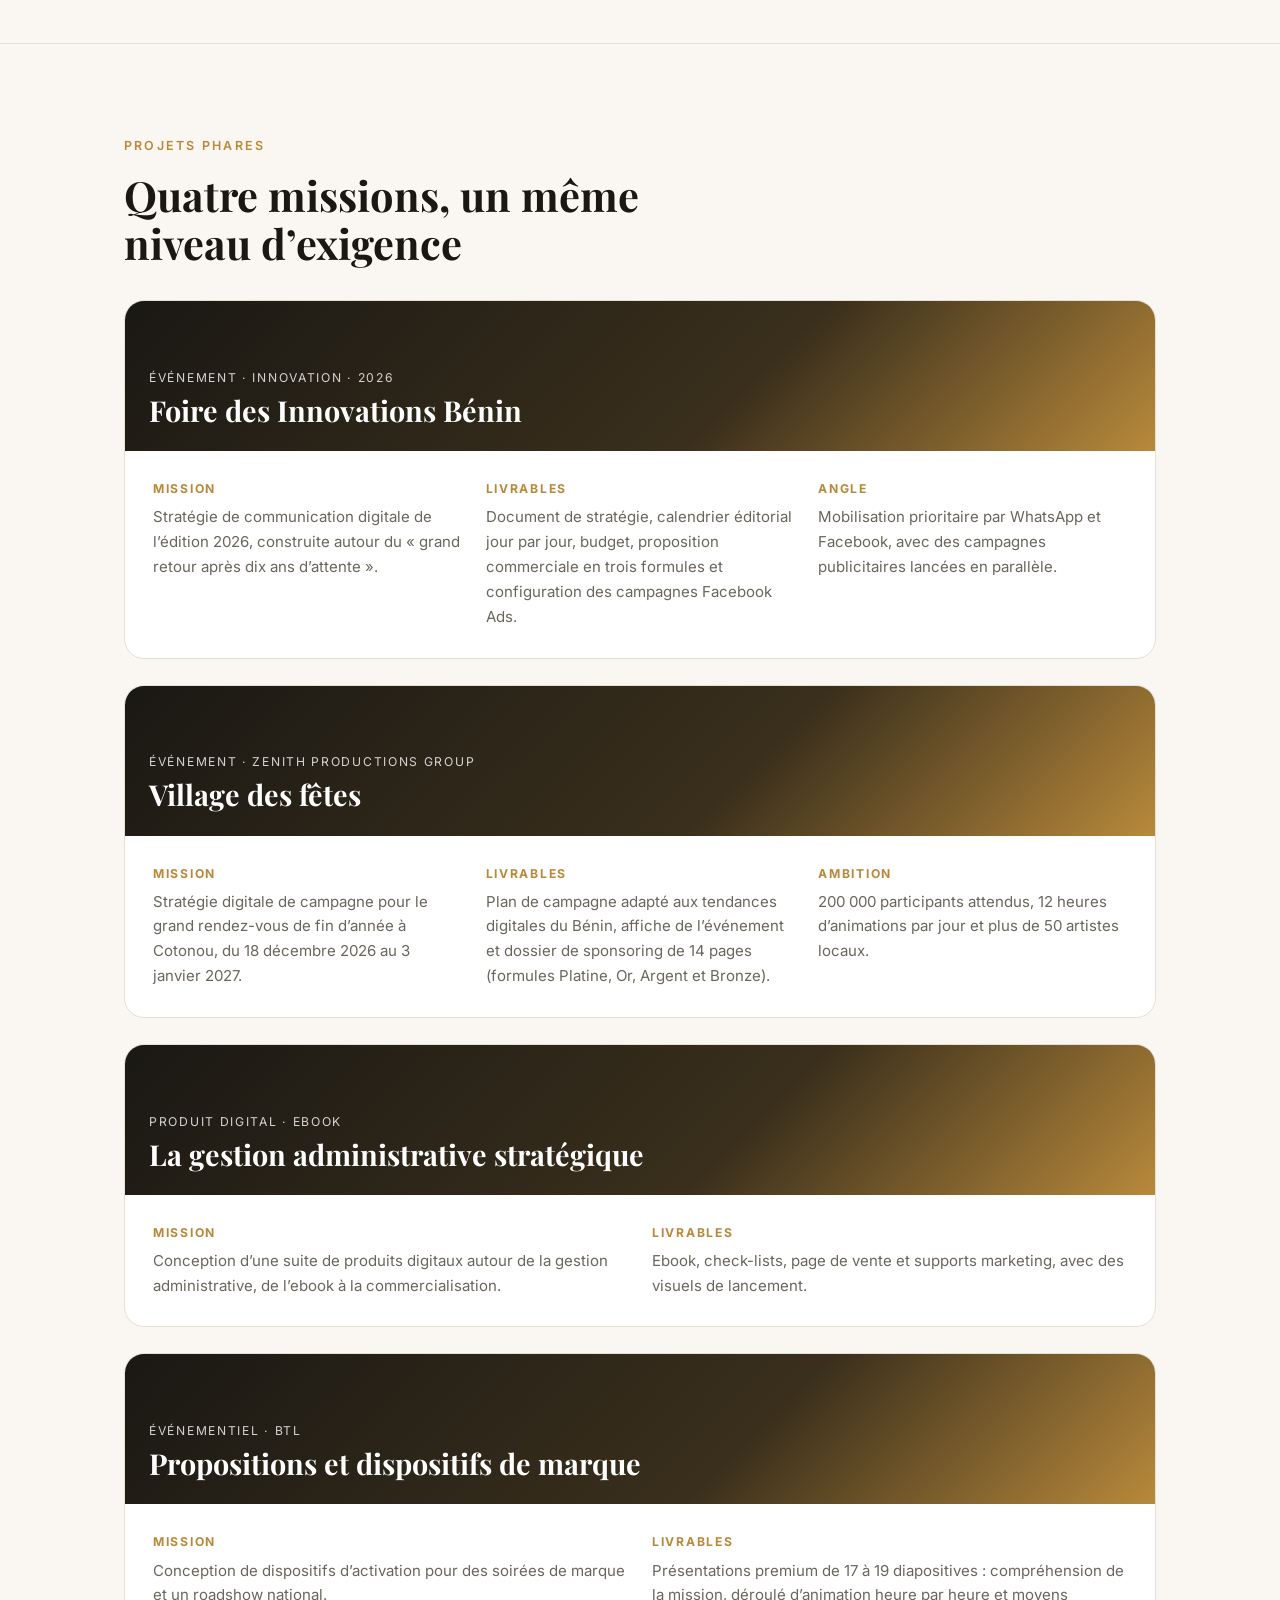
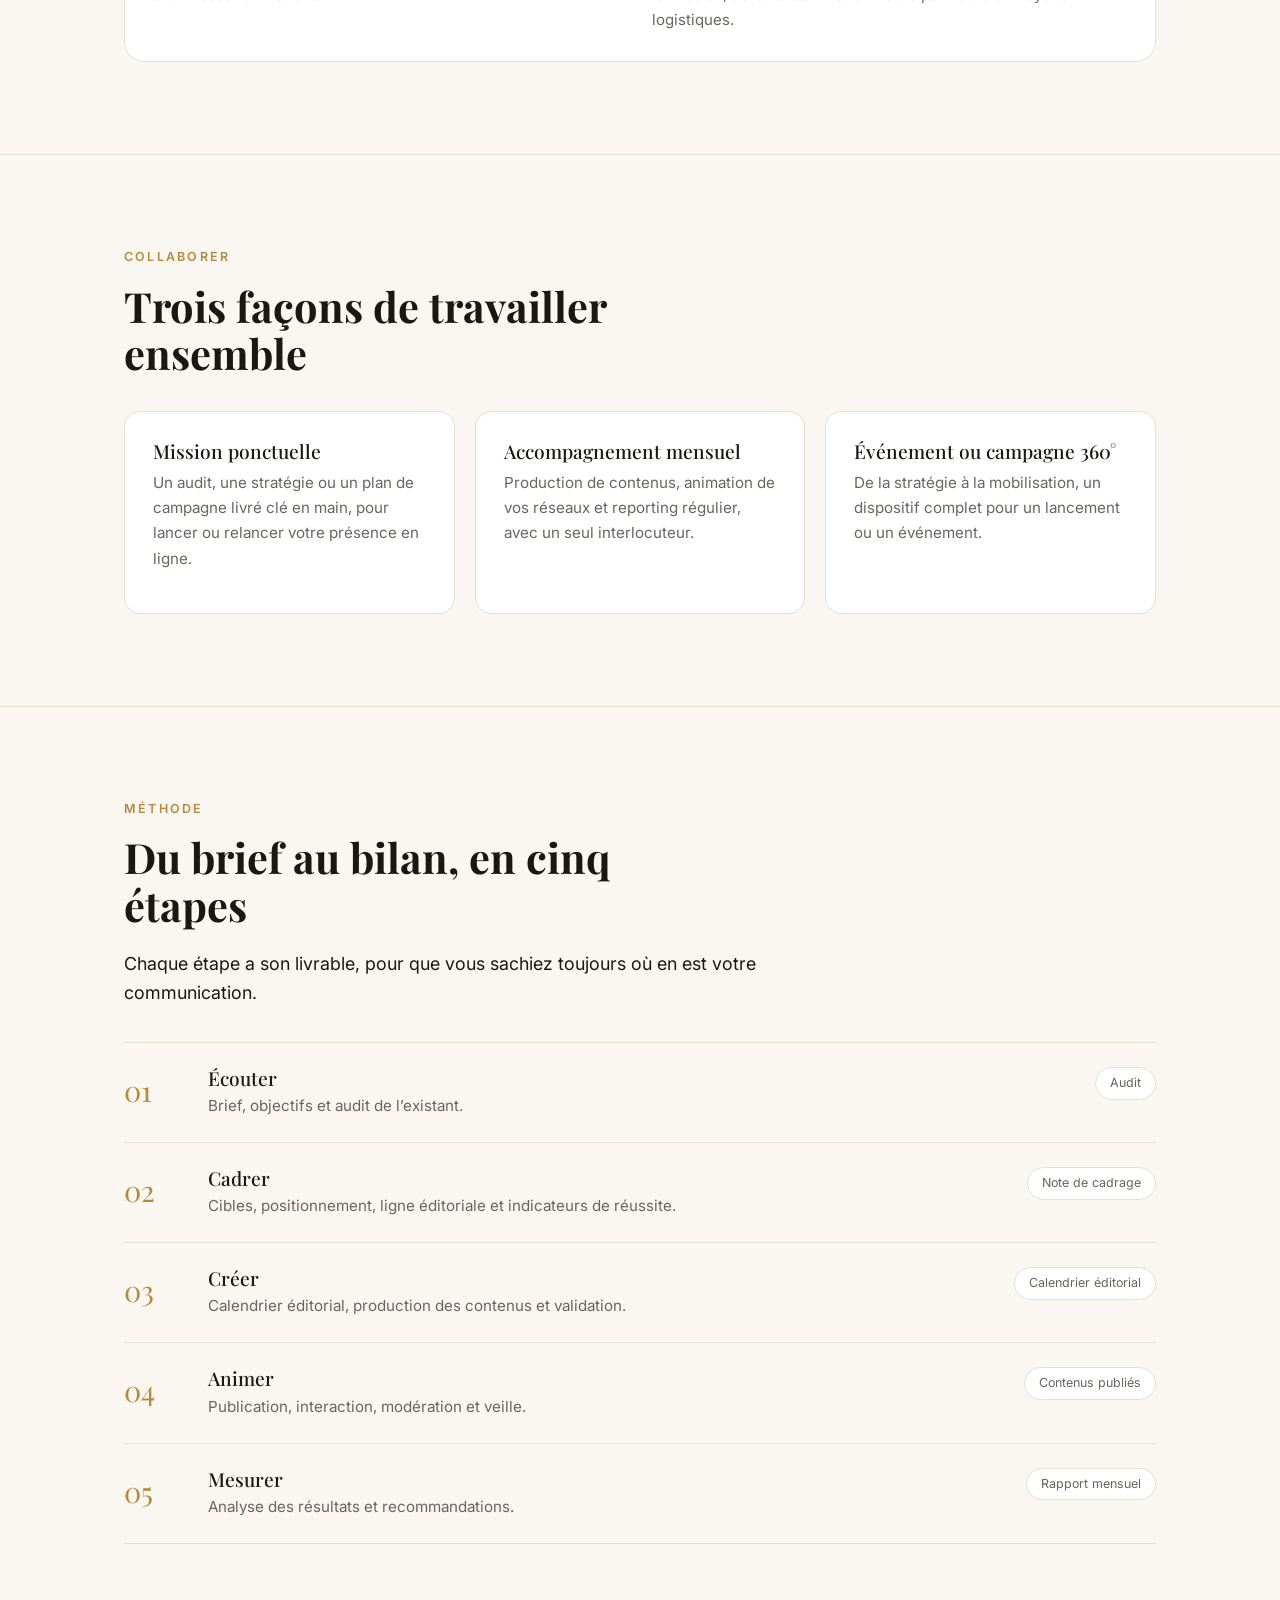
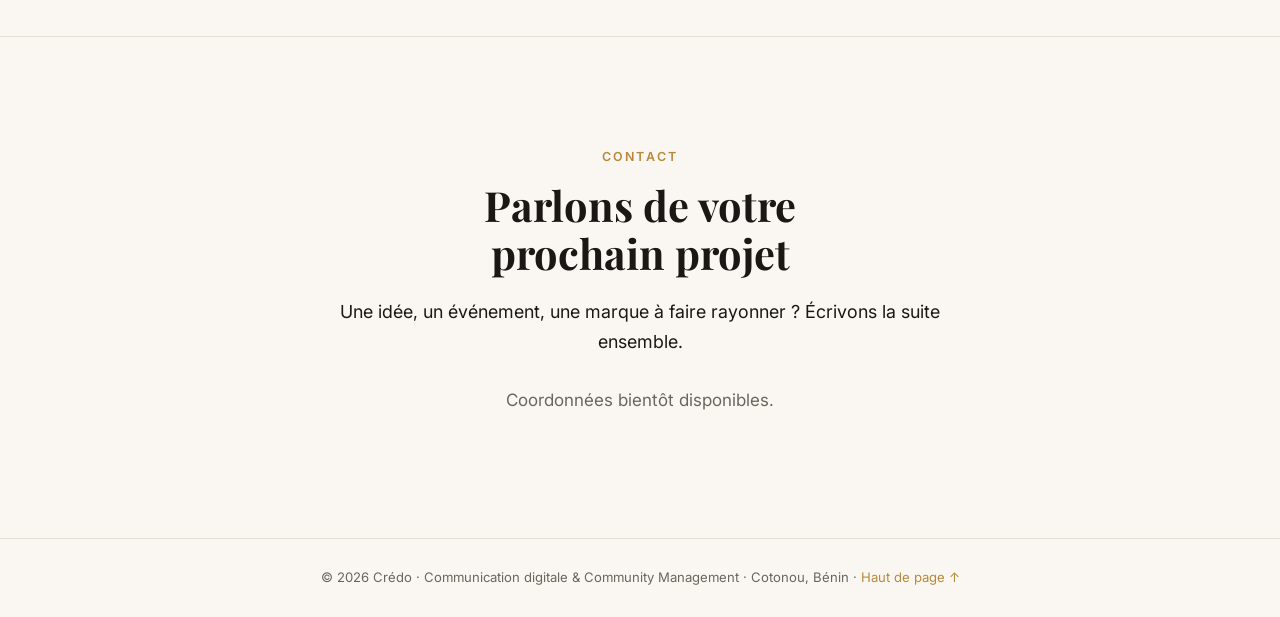
==== commit 722b54b0: "Add files via upload" ====
--- a/index.html
+++ b/index.html
@@ -3,10 +3,11 @@
 <head>
 <meta charset="utf-8">
 <meta name="viewport" content="width=device-width, initial-scale=1, viewport-fit=cover">
-<title>Crédo · Chargé de communication digitale &amp; Community Manager · Bénin</title>
-<meta name="description" content="Crédo, chargé de communication digitale et Community Manager à Cotonou (Bénin). Stratégie digitale, création de contenu, animation de communauté pour l’événementiel, l’innovation et les marques ambitieuses.">
+<title>Crédo · Communication digitale &amp; Community Management · Cotonou, Bénin</title>
+<meta name="description" content="Crédo, consultant en communication digitale et Social Media Manager à Cotonou (Bénin). Stratégie, contenus, community management, publicité et événementiel pour des marques ambitieuses.">
+<meta name="author" content="Crédo">
 <meta name="theme-color" content="#faf7f2">
-<meta property="og:type" content="website">
+<meta property="og:type" content="profile">
 <meta property="og:title" content="Crédo · Communication digitale &amp; Community Management">
 <meta property="og:description" content="Je transforme une marque en communauté. Portfolio de Crédo, Cotonou, Bénin.">
 <meta property="og:locale" content="fr_FR">
@@ -15,74 +16,78 @@
 <link rel="preconnect" href="https://fonts.gstatic.com" crossorigin>
 <link href="https://fonts.googleapis.com/css2?family=Playfair+Display:wght@500;700&family=Inter:wght@400;500;600&display=swap" rel="stylesheet">
 <link rel="stylesheet" href="style.css">
+<script type="application/ld+json">{"@context":"https://schema.org","@type":"Person","name":"Crédo","jobTitle":"Consultant en communication digitale et Social Media Manager","address":{"@type":"PostalAddress","addressLocality":"Cotonou","addressCountry":"BJ"},"knowsAbout":["Communication digitale","Community management","Stratégie de contenu","Publicité Facebook Ads","Événementiel"]}</script>
 </head>
 <body>
 <nav><div class="wrap"><a class="logo" href="#top">Crédo<span>.</span></a>
-<ul><li><a href="#apropos">À propos</a></li><li><a href="#introduction">Introduction</a></li><li><a href="#projets">Projets</a></li><li id="nav-creations" hidden><a href="#creations">Créations</a></li><li><a href="#methode">Méthode</a></li><li><a href="#contact">Contact</a></li></ul></div></nav>
+<ul id="menu">
+<li data-nav="profil"><a href="#profil">Profil</a></li>
+<li data-nav="expertise"><a href="#expertise">Expertise</a></li>
+<li data-nav="creations" hidden><a href="#creations">Réalisations</a></li>
+<li data-nav="projets"><a href="#projets">Projets</a></li>
+<li data-nav="methode"><a href="#methode">Méthode</a></li>
+<li data-nav="parcours" hidden><a href="#parcours">Parcours</a></li>
+<li data-nav="avis" hidden><a href="#avis">Avis</a></li>
+<li data-nav="contact"><a href="#contact">Contact</a></li>
+</ul></div></nav>
 
 <header class="hero" id="top"><div class="wrap">
-<p class="kicker">Communication digitale · Community Management</p>
+<div class="hero-grid">
+<div>
+<p class="badge"><i></i>Ouvert aux collaborations</p>
 <h1>Je transforme une marque en <em>communauté.</em></h1>
-<p class="lead">Chargé de communication digitale et Community Manager à Cotonou, j’accompagne les marques et les événements qui veulent une présence en ligne à la hauteur de leur ambition.</p>
-<div class="btns"><a class="btn primary" href="#projets">Voir mes projets</a><a class="btn ghost" href="#contact">Me contacter</a></div>
+<p class="lead">Consultant en communication digitale et Social Media Manager à Cotonou, j’accompagne les marques, les événements et les institutions du positionnement à la performance : stratégie, contenus, animation et résultats.</p>
+<div class="btns"><a class="btn primary" href="#creations" id="cta-works">Voir mes projets</a><a class="btn ghost" href="#contact">Me contacter</a></div>
+</div>
+<figure class="portrait"><img src="credo.jpg" alt="Portrait de Crédo, consultant en communication digitale et Social Media Manager" width="900" height="900" fetchpriority="high"></figure>
+</div>
+<dl class="facts" id="facts">
+<div><dt>Métier</dt><dd>Communication digitale 360°</dd></div>
+<div><dt>Basé à</dt><dd>Cotonou, Bénin</dd></div>
+<div id="f-works" hidden><dt>Réalisations</dt><dd></dd></div>
+<div id="f-clients" hidden><dt>Marques accompagnées</dt><dd></dd></div>
+</dl>
 </div></header>
 
-<section id="apropos"><div class="wrap grid g2">
-<div class="reveal">
-<p class="kicker">01 · À propos</p>
-<h2>L’humain derrière les contenus</h2>
-<p class="lead">Je m’appelle Crédo. Entre stratégie, création et animation de communauté, je donne une voix et une cohérence à chaque prise de parole.</p>
-<p>Mon univers : l’événementiel, l’audiovisuel et l’innovation. Une sensibilité esthétique forte, pour des identités visuelles soignées et premium, qui marquent les esprits autant qu’elles servent les objectifs du client.</p>
-<div class="stats">
-<div class="stat"><b>Cotonou</b><span>Bénin · à distance</span></div>
-<div class="stat"><b>Événementiel</b><span>Audiovisuel · Innovation</span></div>
-<div class="stat"><b>Français</b><span>langue de travail</span></div>
+<section id="profil"><div class="wrap">
+<p class="kicker">Profil</p>
+<h2>Stratégie, création et communauté : un seul interlocuteur</h2>
+<div class="cols2">
+<div>
+<p class="lead">Je suis Crédo, consultant en communication digitale et Social Media Manager. Je conçois et pilote la présence en ligne des marques et des événements, de la réflexion stratégique à la production des contenus et à l’animation des communautés.</p>
+<p>Mon terrain : l’événementiel, l’audiovisuel, l’innovation et les services financiers. J’ai construit la stratégie digitale de la Foire des Innovations Bénin 2026 et celle du Village des fêtes de Zenith Productions Group, et signé des visuels pour des banques, des écoles, des commerces et des PME.</p>
+<p>J’ai une exigence esthétique assumée : des identités visuelles soignées, premium et cohérentes d’un post à l’autre, au service d’objectifs mesurables. Je travaille en français, avec rigueur sur les délais et sur le détail.</p>
 </div>
-<div class="tags"><span>Meta Business Suite</span><span>Canva</span><span>CapCut</span><span>Notion</span></div>
+<div class="stack">
+<div class="mini"><h3>Stratégie &amp; marketing digital</h3><p>Positionnement, calendriers éditoriaux, plans de campagne et suivi des performances.</p></div>
+<div class="mini"><h3>Création &amp; identité visuelle</h3><p>Visuels réseaux sociaux, flyers, affiches, logos et univers graphiques cohérents.</p></div>
+<div class="mini"><h3>Événementiel &amp; dossiers commerciaux</h3><p>Dossiers de sponsoring, propositions de dispositifs et présentations premium.</p></div>
 </div>
-<figure class="photo reveal"><img src="credo.jpg" alt="Portrait de Crédo, chargé de communication digitale et Community Manager" width="900" height="900" fetchpriority="high"></figure>
+</div>
 </div></section>
 
-<section id="introduction"><div class="wrap">
-<p class="kicker">02 · Introduction</p>
-<h2>Ce que j’apporte à votre marque</h2>
-<p class="lead">Une marque invisible, des contenus irréguliers, une communauté silencieuse : ces freins ont des solutions. Voici les quatre leviers que j’actionne.</p>
-<div class="grid g4" style="margin-top:36px">
-<div class="card reveal"><span class="num">I</span><h3>Stratégie digitale</h3><p>Positionnement, cibles, ligne éditoriale et calendrier pour publier avec intention.</p></div>
-<div class="card reveal"><span class="num">II</span><h3>Création de contenu</h3><p>Visuels, vidéos et rédaction cohérents, pensés pour chaque réseau.</p></div>
-<div class="card reveal"><span class="num">III</span><h3>Community management</h3><p>Animation, modération et veille pour créer un vrai lien avec votre audience.</p></div>
-<div class="card reveal"><span class="num">IV</span><h3>Reporting &amp; optimisation</h3><p>Des indicateurs clairs et des recommandations pour progresser mois après mois.</p></div>
+<section id="expertise"><div class="wrap">
+<p class="kicker">Expertise</p>
+<h2>Ce que je fais pour vous</h2>
+<p class="lead">Six domaines d’intervention, chacun avec ses livrables concrets.</p>
+<div class="grid g3" style="margin-top:34px">
+<article class="card reveal"><span class="num">I</span><h3>Stratégie digitale</h3><p>Audit, positionnement, ligne éditoriale et plan d’action pensés pour vos objectifs.</p><div class="tags"><span>Stratégie</span><span>Calendrier éditorial</span><span>Plan de campagne</span></div></article>
+<article class="card reveal"><span class="num">II</span><h3>Création de contenus</h3><p>Des visuels et des messages qui se reconnaissent d’un coup d’œil, sur chaque réseau.</p><div class="tags"><span>Posts &amp; carrousels</span><span>Flyers &amp; affiches</span><span>Logos</span></div></article>
+<article class="card reveal"><span class="num">III</span><h3>Community management</h3><p>Animation, modération et veille pour créer un vrai lien avec votre audience.</p><div class="tags"><span>Animation</span><span>Modération</span><span>Veille</span></div></article>
+<article class="card reveal"><span class="num">IV</span><h3>Publicité &amp; performance</h3><p>Campagnes Facebook Ads configurées, suivies et optimisées, avec reporting clair.</p><div class="tags"><span>Facebook Ads</span><span>Reporting</span><span>Optimisation</span></div></article>
+<article class="card reveal"><span class="num">V</span><h3>Événementiel</h3><p>Communication d’événement de bout en bout, de la mobilisation au jour J.</p><div class="tags"><span>Dossier de sponsoring</span><span>Proposition de dispositif</span><span>Présentation premium</span></div></article>
+<article class="card reveal"><span class="num">VI</span><h3>Produits digitaux</h3><p>Conception et lancement de produits d’information : de l’idée à la page de vente.</p><div class="tags"><span>Ebook</span><span>Check-lists</span><span>Page de vente</span></div></article>
 </div>
-<p class="quote">Une communication premium, pensée pour l’événementiel, l’innovation et les marques ambitieuses.</p>
 </div></section>
 
-<section id="projets"><div class="wrap">
-<p class="kicker">03 · Projets</p>
-<h2>La preuve par l’action</h2>
-<p class="lead">Une sélection de missions où stratégie, création et animation se rejoignent.</p>
-<div style="margin-top:36px">
-<article class="project reveal">
-<div class="cover"><div><small>Événement · Innovation</small><h3>Foire des Innovations Bénin 2026</h3></div></div>
-<div class="pbody">
-<div><h4>Mission</h4><p>Conception de la stratégie de communication digitale de l’événement et de son calendrier éditorial.</p></div>
-<div><h4>Livrables</h4><p>Stratégie digitale, calendrier éditorial, contenus pour les réseaux sociaux.</p></div>
-</div>
-</article>
-<article class="project reveal">
-<div class="cover"><div><small>Événement · Zenith Productions Group</small><h3>Village des fêtes</h3></div></div>
-<div class="pbody">
-<div><h4>Mission</h4><p>Campagne de communication digitale pour l’événement de fin d’année de Zenith Productions Group, du 18 décembre 2026 au 3 janvier 2027.</p></div>
-<div><h4>Livrables</h4><p>Plan de campagne, contenus visuels et animation des réseaux sociaux.</p></div>
-</div>
-</article>
-</div></div></section>
-
 <section id="creations" hidden><div class="wrap">
-<p class="kicker">Créations</p>
-<h2>Réalisations graphiques</h2>
-<p class="lead">Visuels pour les réseaux sociaux, flyers, logos et identités : le savoir-faire créatif derrière chaque campagne.</p>
+<p class="kicker">Réalisations</p>
+<h2>Le travail, en images</h2>
+<p class="lead" id="works-lead">Posts, flyers, logos et identités conçus pour des marques de secteurs variés.</p>
 <div class="filters" id="filters" role="group" aria-label="Filtrer les réalisations"></div>
 <div class="gallery" id="gallery"></div>
+<h3 class="sub">Marques accompagnées</h3>
+<div class="chips" id="clients"></div>
 </div></section>
 
 <dialog id="lightbox" aria-label="Aperçu de la réalisation">
@@ -92,17 +97,82 @@
 <button class="lb-nav lb-next" id="lb-next" aria-label="Suivant">›</button>
 </dialog>
 
+<section id="projets"><div class="wrap">
+<p class="kicker">Projets phares</p>
+<h2>Quatre missions, un même niveau d’exigence</h2>
+<div class="projects">
+<article class="project reveal"><div class="cover"><div><small>Événement · Innovation · 2026</small><h3>Foire des Innovations Bénin</h3></div></div>
+<div class="pbody">
+<div><h4>Mission</h4><p>Stratégie de communication digitale de l’édition 2026, construite autour du « grand retour après dix ans d’attente ».</p></div>
+<div><h4>Livrables</h4><p>Document de stratégie, calendrier éditorial jour par jour, budget, proposition commerciale en trois formules et configuration des campagnes Facebook Ads.</p></div>
+<div><h4>Angle</h4><p>Mobilisation prioritaire par WhatsApp et Facebook, avec des campagnes publicitaires lancées en parallèle.</p></div>
+</div></article>
+<article class="project reveal"><div class="cover"><div><small>Événement · Zenith Productions Group</small><h3>Village des fêtes</h3></div></div>
+<div class="pbody">
+<div><h4>Mission</h4><p>Stratégie digitale de campagne pour le grand rendez-vous de fin d’année à Cotonou, du 18 décembre 2026 au 3 janvier 2027.</p></div>
+<div><h4>Livrables</h4><p>Plan de campagne adapté aux tendances digitales du Bénin, affiche de l’événement et dossier de sponsoring de 14 pages (formules Platine, Or, Argent et Bronze).</p></div>
+<div><h4>Ambition</h4><p>200 000 participants attendus, 12 heures d’animations par jour et plus de 50 artistes locaux.</p></div>
+</div></article>
+<article class="project reveal"><div class="cover"><div><small>Produit digital · Ebook</small><h3>La gestion administrative stratégique</h3></div></div>
+<div class="pbody">
+<div><h4>Mission</h4><p>Conception d’une suite de produits digitaux autour de la gestion administrative, de l’ebook à la commercialisation.</p></div>
+<div><h4>Livrables</h4><p>Ebook, check-lists, page de vente et supports marketing, avec des visuels de lancement.</p></div>
+</div></article>
+<article class="project reveal"><div class="cover"><div><small>Événementiel · BTL</small><h3>Propositions et dispositifs de marque</h3></div></div>
+<div class="pbody">
+<div><h4>Mission</h4><p>Conception de dispositifs d’activation pour des soirées de marque et un roadshow national.</p></div>
+<div><h4>Livrables</h4><p>Présentations premium de 17 à 19 diapositives : compréhension de la mission, déroulé d’animation heure par heure et moyens logistiques.</p></div>
+</div></article>
+</div>
+</div></section>
+
+<section id="collaborer"><div class="wrap">
+<p class="kicker">Collaborer</p>
+<h2>Trois façons de travailler ensemble</h2>
+<div class="grid g3" style="margin-top:34px">
+<article class="card reveal"><h3>Mission ponctuelle</h3><p>Un audit, une stratégie ou un plan de campagne livré clé en main, pour lancer ou relancer votre présence en ligne.</p></article>
+<article class="card reveal"><h3>Accompagnement mensuel</h3><p>Production de contenus, animation de vos réseaux et reporting régulier, avec un seul interlocuteur.</p></article>
+<article class="card reveal"><h3>Événement ou campagne 360°</h3><p>De la stratégie à la mobilisation, un dispositif complet pour un lancement ou un événement.</p></article>
+</div>
+</div></section>
+
 <section id="methode"><div class="wrap">
-<p class="kicker">04 · Méthode</p>
-<h2>Une collaboration structurée, du brief au bilan</h2>
-<p class="lead">Cinq étapes claires, chacune avec son livrable, pour que vous sachiez toujours où en est votre communication.</p>
-<div class="steps" style="margin-top:36px">
-<div class="step"><div></div><div><h3>Écouter</h3><p>Brief, objectifs et audit de l’existant.</p></div><span class="deliv">Audit</span></div>
-<div class="step"><div></div><div><h3>Cadrer</h3><p>Cibles, positionnement, ligne éditoriale et KPIs.</p></div><span class="deliv">Note de cadrage</span></div>
-<div class="step"><div></div><div><h3>Créer</h3><p>Calendrier éditorial, production des contenus et validation.</p></div><span class="deliv">Calendrier éditorial</span></div>
-<div class="step"><div></div><div><h3>Animer</h3><p>Publication, interaction, modération et veille.</p></div><span class="deliv">Contenus publiés</span></div>
-<div class="step"><div></div><div><h3>Mesurer</h3><p>Analyse des résultats et recommandations.</p></div><span class="deliv">Rapport mensuel</span></div>
+<p class="kicker">Méthode</p>
+<h2>Du brief au bilan, en cinq étapes</h2>
+<p class="lead">Chaque étape a son livrable, pour que vous sachiez toujours où en est votre communication.</p>
+<div class="steps" style="margin-top:34px">
+<div class="step"><div><h3>Écouter</h3><p>Brief, objectifs et audit de l’existant.</p></div><span class="deliv">Audit</span></div>
+<div class="step"><div><h3>Cadrer</h3><p>Cibles, positionnement, ligne éditoriale et indicateurs de réussite.</p></div><span class="deliv">Note de cadrage</span></div>
+<div class="step"><div><h3>Créer</h3><p>Calendrier éditorial, production des contenus et validation.</p></div><span class="deliv">Calendrier éditorial</span></div>
+<div class="step"><div><h3>Animer</h3><p>Publication, interaction, modération et veille.</p></div><span class="deliv">Contenus publiés</span></div>
+<div class="step"><div><h3>Mesurer</h3><p>Analyse des résultats et recommandations.</p></div><span class="deliv">Rapport mensuel</span></div>
 </div>
+</div></section>
+
+<section id="outils" hidden><div class="wrap">
+<p class="kicker">Compétences &amp; outils</p>
+<h2>La boîte à outils</h2>
+<div class="cols3" id="skills"></div>
+<p class="langs" id="langs"></p>
+</div></section>
+
+<section id="parcours" hidden><div class="wrap">
+<p class="kicker">Parcours</p>
+<h2>Expériences</h2>
+<div class="timeline" id="timeline"></div>
+</div></section>
+
+<section id="formation" hidden><div class="wrap">
+<div class="cols2">
+<div id="dipl-box" hidden><p class="kicker">Diplômes</p><h2>Formation</h2><ul class="list" id="diplomes"></ul></div>
+<div id="cert-box" hidden><p class="kicker">Certifications</p><h2>Certifications</h2><ul class="list" id="certs"></ul></div>
+</div>
+</div></section>
+
+<section id="avis" hidden><div class="wrap">
+<p class="kicker">Avis</p>
+<h2>Ils en parlent</h2>
+<div class="grid g3" id="reviews" style="margin-top:34px"></div>
 </div></section>
 
 <section class="contact" id="contact"><div class="wrap">
@@ -112,7 +182,8 @@
 <div class="btns" id="contact-links"></div>
 </div></section>
 
-<footer>© <span id="year">2026</span> Crédo · Communication digitale &amp; Community Management · Bénin</footer>
+<a class="fab" id="fab" hidden target="_blank" rel="noopener">WhatsApp</a>
+<footer>© <span id="year">2026</span> Crédo · Communication digitale &amp; Community Management · Cotonou, Bénin · <a href="#top">Haut de page ↑</a></footer>
 <script src="script.js" defer></script>
 </body>
 </html>
--- a/style.css
+++ b/style.css
@@ -2,87 +2,110 @@
 --serif:'Playfair Display',Georgia,'Times New Roman',serif;--sans:'Inter',system-ui,-apple-system,'Segoe UI',Roboto,sans-serif}
 @media (prefers-color-scheme:dark){:root{--bg:#14120f;--surface:#1d1a16;--ink:#f3eee4;--muted:#a69f92;--line:#2e2a24;--accent:#d4a54f;--accent-ink:#14120f;color-scheme:dark}}
 *,*::before,*::after{box-sizing:border-box}
+[hidden]{display:none!important}
 html{scroll-behavior:smooth;scroll-padding-top:76px}
 body{margin:0;background:var(--bg);color:var(--ink);font-family:var(--sans);line-height:1.65;font-size:17px;padding-bottom:env(safe-area-inset-bottom,0px)}
 a{color:inherit}
-.wrap{max-width:1040px;margin:0 auto;padding:0 24px}
+.wrap{max-width:1080px;margin:0 auto;padding:0 24px}
 nav{position:sticky;top:0;z-index:9;padding-top:env(safe-area-inset-top,0px);background:color-mix(in srgb,var(--bg) 88%,transparent);backdrop-filter:blur(10px);border-bottom:1px solid var(--line)}
 nav .wrap{display:flex;align-items:center;justify-content:space-between;height:60px;gap:16px}
 .logo{font-family:var(--serif);font-weight:700;font-size:1.25rem;text-decoration:none}
 .logo span{color:var(--accent)}
-nav ul{display:flex;gap:22px;list-style:none;margin:0;padding:0;overflow-x:auto}
-nav li a{text-decoration:none;font-size:.88rem;color:var(--muted);font-weight:500;white-space:nowrap}
-nav li a:hover{color:var(--accent)}
-section{padding:96px 0;border-bottom:1px solid var(--line)}
+nav ul{display:flex;gap:20px;list-style:none;margin:0;padding:0;overflow-x:auto;scrollbar-width:none}
+nav li a{text-decoration:none;font-size:.86rem;color:var(--muted);font-weight:500;white-space:nowrap;padding:6px 0;border-bottom:2px solid transparent;transition:color .2s}
+nav li a:hover,nav li.on a{color:var(--ink);border-color:var(--accent)}
+section{padding:92px 0;border-bottom:1px solid var(--line)}
 .kicker{font-size:.78rem;letter-spacing:.18em;text-transform:uppercase;color:var(--accent);font-weight:600;margin:0 0 14px}
 h1,h2,h3{font-family:var(--serif);line-height:1.15;margin:0}
-h1{font-size:clamp(2.4rem,6vw,4.4rem);font-weight:700;max-width:16ch}
+h1{font-size:clamp(2.4rem,5.6vw,4.2rem);font-weight:700}
 h1 em{font-style:italic;color:var(--accent)}
-h2{font-size:clamp(1.8rem,4vw,2.6rem);margin-bottom:20px;font-weight:700}
-h3{font-size:1.25rem;font-weight:500;margin-bottom:8px}
+h2{font-size:clamp(1.8rem,3.8vw,2.6rem);margin-bottom:20px;font-weight:700;max-width:22ch}
+h3{font-size:1.2rem;font-weight:500;margin-bottom:8px}
 p{margin:0 0 14px;color:var(--muted)}
-.lead{font-size:1.15rem;color:var(--ink);max-width:60ch}
-.hero{padding:110px 0 90px}
-.hero .lead{margin-top:24px}
-.btns{display:flex;flex-wrap:wrap;gap:12px;margin-top:32px}
+.lead{font-size:1.12rem;color:var(--ink);max-width:62ch}
+.hero{padding:84px 0 0;border-bottom:1px solid var(--line)}
+.hero-grid{display:grid;grid-template-columns:1.25fr .75fr;gap:56px;align-items:center}
+.badge{display:inline-flex;align-items:center;gap:10px;font-size:.82rem;font-weight:600;border:1px solid var(--line);background:var(--surface);border-radius:999px;padding:7px 16px;color:var(--ink);margin:0 0 22px}
+.badge i{width:9px;height:9px;border-radius:50%;background:#3aa655;box-shadow:0 0 0 0 rgba(58,166,85,.6);animation:pulse 2s infinite}
+@keyframes pulse{70%{box-shadow:0 0 0 9px rgba(58,166,85,0)}100%{box-shadow:0 0 0 0 rgba(58,166,85,0)}}
+.hero .lead{margin-top:22px}
+.portrait{margin:0;aspect-ratio:4/5;border-radius:20px;overflow:hidden;border:1px solid var(--line);box-shadow:0 30px 70px -34px rgba(0,0,0,.5);background:var(--surface)}
+.portrait img{width:100%;height:100%;object-fit:cover;object-position:center 20%;display:block}
+.facts{display:grid;grid-template-columns:repeat(auto-fit,minmax(170px,1fr));gap:22px;margin:64px 0 0;padding:28px 0;border-top:1px solid var(--line)}
+.facts dt{font-size:.74rem;letter-spacing:.14em;text-transform:uppercase;color:var(--muted)}
+.facts dd{margin:4px 0 0;font-family:var(--serif);font-size:1.25rem;color:var(--ink)}
+.btns{display:flex;flex-wrap:wrap;gap:12px;margin-top:30px}
 .btn{display:inline-block;padding:13px 26px;border-radius:999px;font-weight:600;font-size:.95rem;text-decoration:none;border:1px solid var(--accent);transition:transform .2s}
 .btn.primary{background:var(--accent);color:var(--accent-ink)}
 .btn.ghost{color:var(--ink);border-color:var(--line)}
 .btn:hover{transform:translateY(-2px)}
 .grid{display:grid;gap:20px}
-.g2{grid-template-columns:1.2fr 1fr;gap:56px;align-items:start}
-.g4{grid-template-columns:repeat(auto-fit,minmax(220px,1fr))}
-.photo{margin:0;aspect-ratio:4/5;border-radius:18px;overflow:hidden;border:1px solid var(--line);background:var(--surface);box-shadow:0 24px 60px -30px rgba(0,0,0,.45)}
-.photo img{width:100%;height:100%;object-fit:cover;object-position:center 20%;display:block}
-.stats{display:grid;grid-template-columns:repeat(3,1fr);gap:16px;margin-top:28px}
-.stat{border-top:2px solid var(--accent);padding-top:12px}
-.stat b{display:block;font-family:var(--serif);font-size:1.15rem;color:var(--ink)}
-.stat span{font-size:.82rem;color:var(--muted)}
-.tags{display:flex;flex-wrap:wrap;gap:8px;margin-top:18px}
-.tags span{border:1px solid var(--line);border-radius:999px;padding:5px 14px;font-size:.82rem;color:var(--muted);background:var(--surface)}
+.g3{grid-template-columns:repeat(auto-fit,minmax(290px,1fr))}
+.cols2{display:grid;grid-template-columns:1.2fr 1fr;gap:56px;align-items:start}
+.cols3{display:grid;grid-template-columns:repeat(auto-fit,minmax(240px,1fr));gap:30px}
+.stack{display:grid;gap:14px}
+.mini{border-left:3px solid var(--accent);padding:4px 0 4px 18px}
+.mini h3{font-size:1.05rem;margin-bottom:4px}.mini p{margin:0;font-size:.93rem}
 .card{background:var(--surface);border:1px solid var(--line);border-radius:16px;padding:28px}
-.card .num{font-family:var(--serif);color:var(--accent);font-size:1.6rem;display:block;margin-bottom:10px}
-.card p{margin:0;font-size:.95rem}
-.quote{font-family:var(--serif);font-style:italic;font-size:clamp(1.3rem,3vw,1.8rem);color:var(--ink);border-left:3px solid var(--accent);padding-left:22px;margin:40px 0 0;max-width:34ch}
-.project{background:var(--surface);border:1px solid var(--line);border-radius:20px;overflow:hidden;margin-bottom:28px}
-.cover{min-height:190px;display:flex;align-items:flex-end;padding:24px;background:linear-gradient(135deg,#1a1814,#3a2f1c 60%,#b8893b);color:#fff}
-.cover h3{font-size:clamp(1.4rem,3vw,1.8rem);font-weight:700}
-.cover small{display:block;opacity:.8;font-size:.78rem;letter-spacing:.14em;text-transform:uppercase;margin-bottom:6px}
-.pbody{padding:30px;display:grid;grid-template-columns:repeat(auto-fit,minmax(260px,1fr));gap:26px}
-.pbody h4{margin:0 0 6px;font-size:.78rem;letter-spacing:.14em;text-transform:uppercase;color:var(--accent)}
-.pbody p{margin:0;font-size:.95rem}
+.card .num{font-family:var(--serif);color:var(--accent);font-size:1.5rem;display:block;margin-bottom:10px}
+.card p{font-size:.95rem}
+.tags{display:flex;flex-wrap:wrap;gap:8px;margin-top:14px}
+.tags span,.chips span{border:1px solid var(--line);border-radius:999px;padding:5px 14px;font-size:.8rem;color:var(--muted);background:var(--bg)}
+.sub{margin:56px 0 18px;font-size:1.3rem}
+.chips{display:flex;flex-wrap:wrap;gap:10px}
+.chips span{background:var(--surface);font-size:.88rem;color:var(--ink)}
+.chips b{color:var(--accent);font-weight:600;margin-left:6px}
+.filters{display:flex;flex-wrap:wrap;gap:10px;margin:30px 0 26px}
+.chip{font:inherit;font-size:.88rem;font-weight:500;cursor:pointer;padding:8px 18px;border-radius:999px;border:1px solid var(--line);background:var(--surface);color:var(--muted);transition:all .2s}
+.chip:hover{border-color:var(--accent);color:var(--ink)}
+.chip.on{background:var(--accent);border-color:var(--accent);color:var(--accent-ink)}
+.gallery{column-count:3;column-gap:18px}
+.item{position:relative;display:block;width:100%;margin:0 0 18px;padding:0;border:1px solid var(--line);border-radius:14px;overflow:hidden;background:var(--surface);cursor:zoom-in;break-inside:avoid;font:inherit}
+.item img{display:block;width:100%;height:auto;transition:transform .5s ease}
+.item:hover img{transform:scale(1.04)}
+.cap{position:absolute;inset:auto 0 0 0;padding:34px 16px 14px;text-align:left;font-size:.85rem;color:#fff;background:linear-gradient(transparent,rgba(0,0,0,.74));opacity:0;transform:translateY(8px);transition:all .3s}
+.item:hover .cap,.item:focus-visible .cap{opacity:1;transform:none}
+@media(hover:none){.cap{opacity:1;transform:none}}
+.projects{display:grid;gap:26px;margin-top:34px}
+.project{background:var(--surface);border:1px solid var(--line);border-radius:20px;overflow:hidden}
+.cover{min-height:150px;display:flex;align-items:flex-end;padding:24px;background:linear-gradient(135deg,#1a1814,#3a2f1c 60%,#b8893b);color:#fff}
+.cover h3{font-size:clamp(1.3rem,3vw,1.8rem);font-weight:700;margin:0}
+.cover small{display:block;opacity:.8;font-size:.76rem;letter-spacing:.14em;text-transform:uppercase;margin-bottom:6px}
+.pbody{padding:28px;display:grid;grid-template-columns:repeat(auto-fit,minmax(250px,1fr));gap:24px}
+.pbody h4{margin:0 0 6px;font-size:.76rem;letter-spacing:.14em;text-transform:uppercase;color:var(--accent)}
+.pbody p{margin:0;font-size:.94rem}
 .steps{counter-reset:s}
-.step{display:grid;grid-template-columns:64px 1fr auto;gap:20px;padding:26px 0;border-top:1px solid var(--line);align-items:start}
+.step{display:grid;grid-template-columns:64px 1fr auto;gap:20px;padding:24px 0;border-top:1px solid var(--line);align-items:start}
 .step:last-child{border-bottom:1px solid var(--line)}
-.step::before{counter-increment:s;content:"0" counter(s);font-family:var(--serif);font-size:1.8rem;color:var(--accent);grid-column:1;grid-row:1}
-.step>div:first-child{display:none}
-.step h3{margin-bottom:4px}
-.step p{margin:0;font-size:.95rem}
+.step::before{counter-increment:s;content:"0" counter(s);font-family:var(--serif);font-size:1.8rem;color:var(--accent)}
+.step h3{margin-bottom:4px}.step p{margin:0;font-size:.95rem}
 .deliv{font-size:.78rem;border:1px solid var(--line);border-radius:999px;padding:5px 14px;color:var(--muted);background:var(--surface);white-space:nowrap}
+.skill h3{font-size:1rem;margin-bottom:12px}
+.langs{margin-top:28px;color:var(--ink)}
+.timeline{display:grid;gap:0;margin-top:30px}
+.tl{display:grid;grid-template-columns:200px 1fr;gap:28px;padding:26px 0;border-top:1px solid var(--line)}
+.tl:last-child{border-bottom:1px solid var(--line)}
+.tl-date{font-size:.85rem;color:var(--accent);font-weight:600;letter-spacing:.04em}
+.tl h3{margin-bottom:2px}.tl-org{font-size:.9rem;color:var(--muted);margin-bottom:8px}.tl p{margin:0;font-size:.95rem}
+.list{list-style:none;margin:20px 0 0;padding:0}
+.list li{padding:16px 0;border-top:1px solid var(--line)}
+.list li:last-child{border-bottom:1px solid var(--line)}
+.list b{display:block;color:var(--ink);font-weight:600}.list span{font-size:.88rem;color:var(--muted)}
+.list a{color:var(--accent);font-size:.88rem;text-decoration:none;margin-left:8px}
+.review{background:var(--surface);border:1px solid var(--line);border-radius:16px;padding:26px}
+.review p{font-family:var(--serif);font-style:italic;color:var(--ink);font-size:1.05rem}
+.review b{display:block;font-size:.9rem}.review span{font-size:.82rem;color:var(--muted)}
 .contact{text-align:center;padding:110px 0;border:0}
 .contact h2{max-width:18ch;margin:0 auto 20px}
 .contact .lead{margin:0 auto}
 .contact .btns{justify-content:center}
+.fab{position:fixed;right:18px;bottom:calc(env(safe-area-inset-bottom,0px) + 18px);z-index:8;background:#25a244;color:#fff;font-weight:600;font-size:.9rem;text-decoration:none;padding:13px 20px;border-radius:999px;box-shadow:0 10px 30px -8px rgba(0,0,0,.45)}
 footer{text-align:center;padding:28px 24px;font-size:.82rem;color:var(--muted);border-top:1px solid var(--line)}
+footer a{text-decoration:none;color:var(--accent)}
 .reveal.pre{opacity:0;transform:translateY(18px)}
 .reveal{transition:opacity .7s ease,transform .7s ease}
 .reveal.in{opacity:1;transform:none}
 :focus-visible{outline:2px solid var(--accent);outline-offset:3px}
-@media(max-width:760px){.g2{grid-template-columns:1fr;gap:32px}.photo{max-width:360px}section{padding:68px 0}.step{grid-template-columns:44px 1fr}.deliv{grid-column:2;justify-self:start}.stats{grid-template-columns:1fr 1fr}nav ul{gap:14px}}
-
-[hidden]{display:none!important}
-.filters{display:flex;flex-wrap:wrap;gap:10px;margin:30px 0 26px}
-.chip{font:inherit;font-size:.88rem;font-weight:500;cursor:pointer;padding:8px 18px;border-radius:999px;border:1px solid var(--line);background:var(--surface);color:var(--muted);transition:all .2s}
-.chip:hover{border-color:var(--accent);color:var(--ink)}
-.chip.on{background:var(--accent);border-color:var(--accent);color:var(--accent-ink)}
-.gallery{column-count:3;column-gap:18px;margin-top:30px}
-.filters+.gallery{margin-top:0}
-.item{position:relative;display:block;width:100%;margin:0 0 18px;padding:0;border:1px solid var(--line);border-radius:14px;overflow:hidden;background:var(--surface);cursor:zoom-in;break-inside:avoid;font:inherit}
-.item img{display:block;width:100%;height:auto;transition:transform .5s ease}
-.item:hover img{transform:scale(1.04)}
-.cap{position:absolute;inset:auto 0 0 0;padding:34px 16px 14px;text-align:left;font-size:.85rem;color:#fff;background:linear-gradient(transparent,rgba(0,0,0,.72));opacity:0;transform:translateY(8px);transition:all .3s}
-.item:hover .cap,.item:focus-visible .cap{opacity:1;transform:none}
-@media(hover:none){.cap{opacity:1;transform:none}}
 #lightbox{border:0;padding:0;background:transparent;max-width:100vw;max-height:100vh;width:100vw;height:100vh;color:#fff}
 #lightbox::backdrop{background:rgba(10,9,7,.92)}
 #lightbox[open]{display:flex;align-items:center;justify-content:center}
@@ -93,5 +116,5 @@
 .lb-close:hover,.lb-nav:hover{background:var(--accent)}
 .lb-close{top:calc(env(safe-area-inset-top,0px) + 16px);right:16px}
 .lb-prev{left:14px}.lb-next{right:14px}
-@media(max-width:900px){.gallery{column-count:2}}
-@media(max-width:520px){.gallery{column-gap:12px}.item{margin-bottom:12px}.lb-prev,.lb-next{top:auto;bottom:calc(env(safe-area-inset-bottom,0px) + 18px)}.lb-prev{left:22%}.lb-next{right:22%}}
+@media(max-width:900px){.gallery{column-count:2}.hero-grid,.cols2{grid-template-columns:1fr;gap:34px}.portrait{max-width:340px;aspect-ratio:1/1}.tl{grid-template-columns:1fr;gap:6px}}
+@media(max-width:600px){section{padding:64px 0}.hero{padding-top:48px}.step{grid-template-columns:44px 1fr}.deliv{grid-column:2;justify-self:start}.gallery{column-gap:12px}.item{margin-bottom:12px}nav ul{gap:14px}.lb-prev,.lb-next{top:auto;bottom:calc(env(safe-area-inset-bottom,0px) + 18px)}.lb-prev{left:22%}.lb-next{right:22%}}
